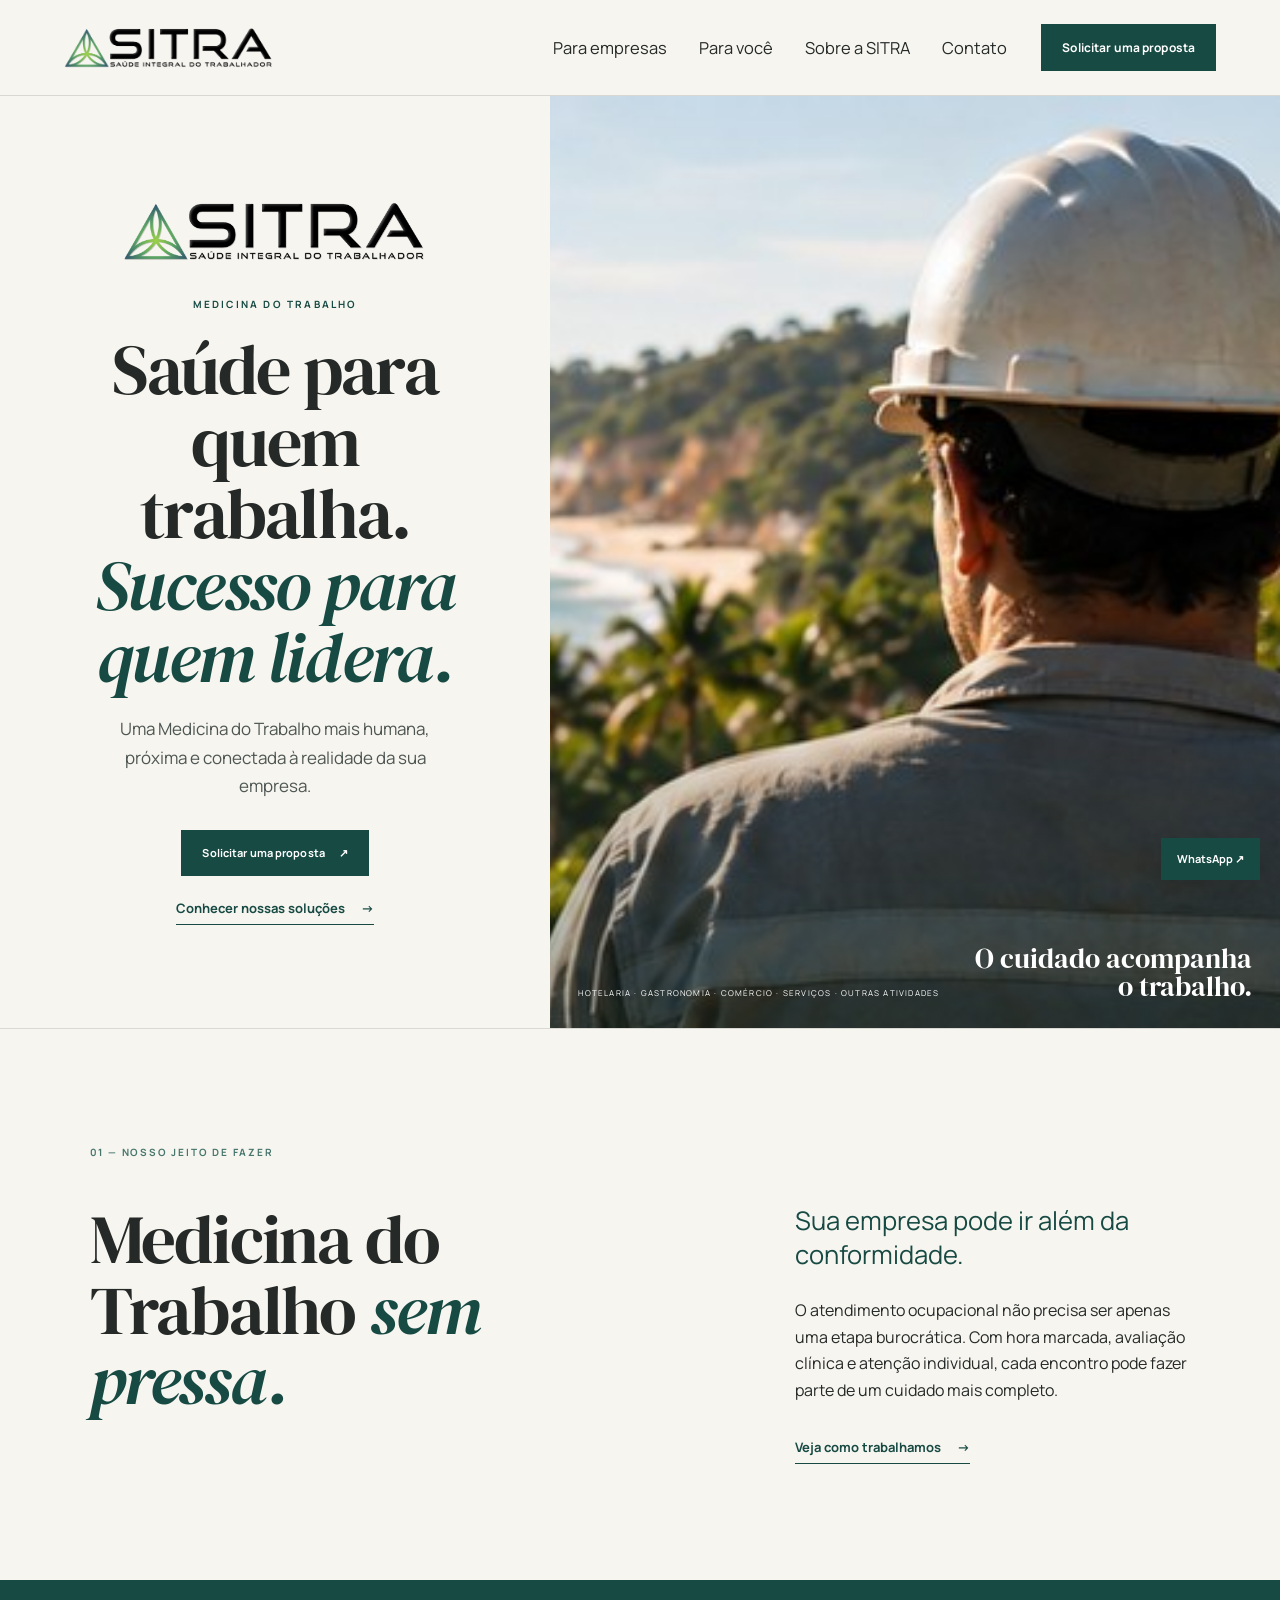
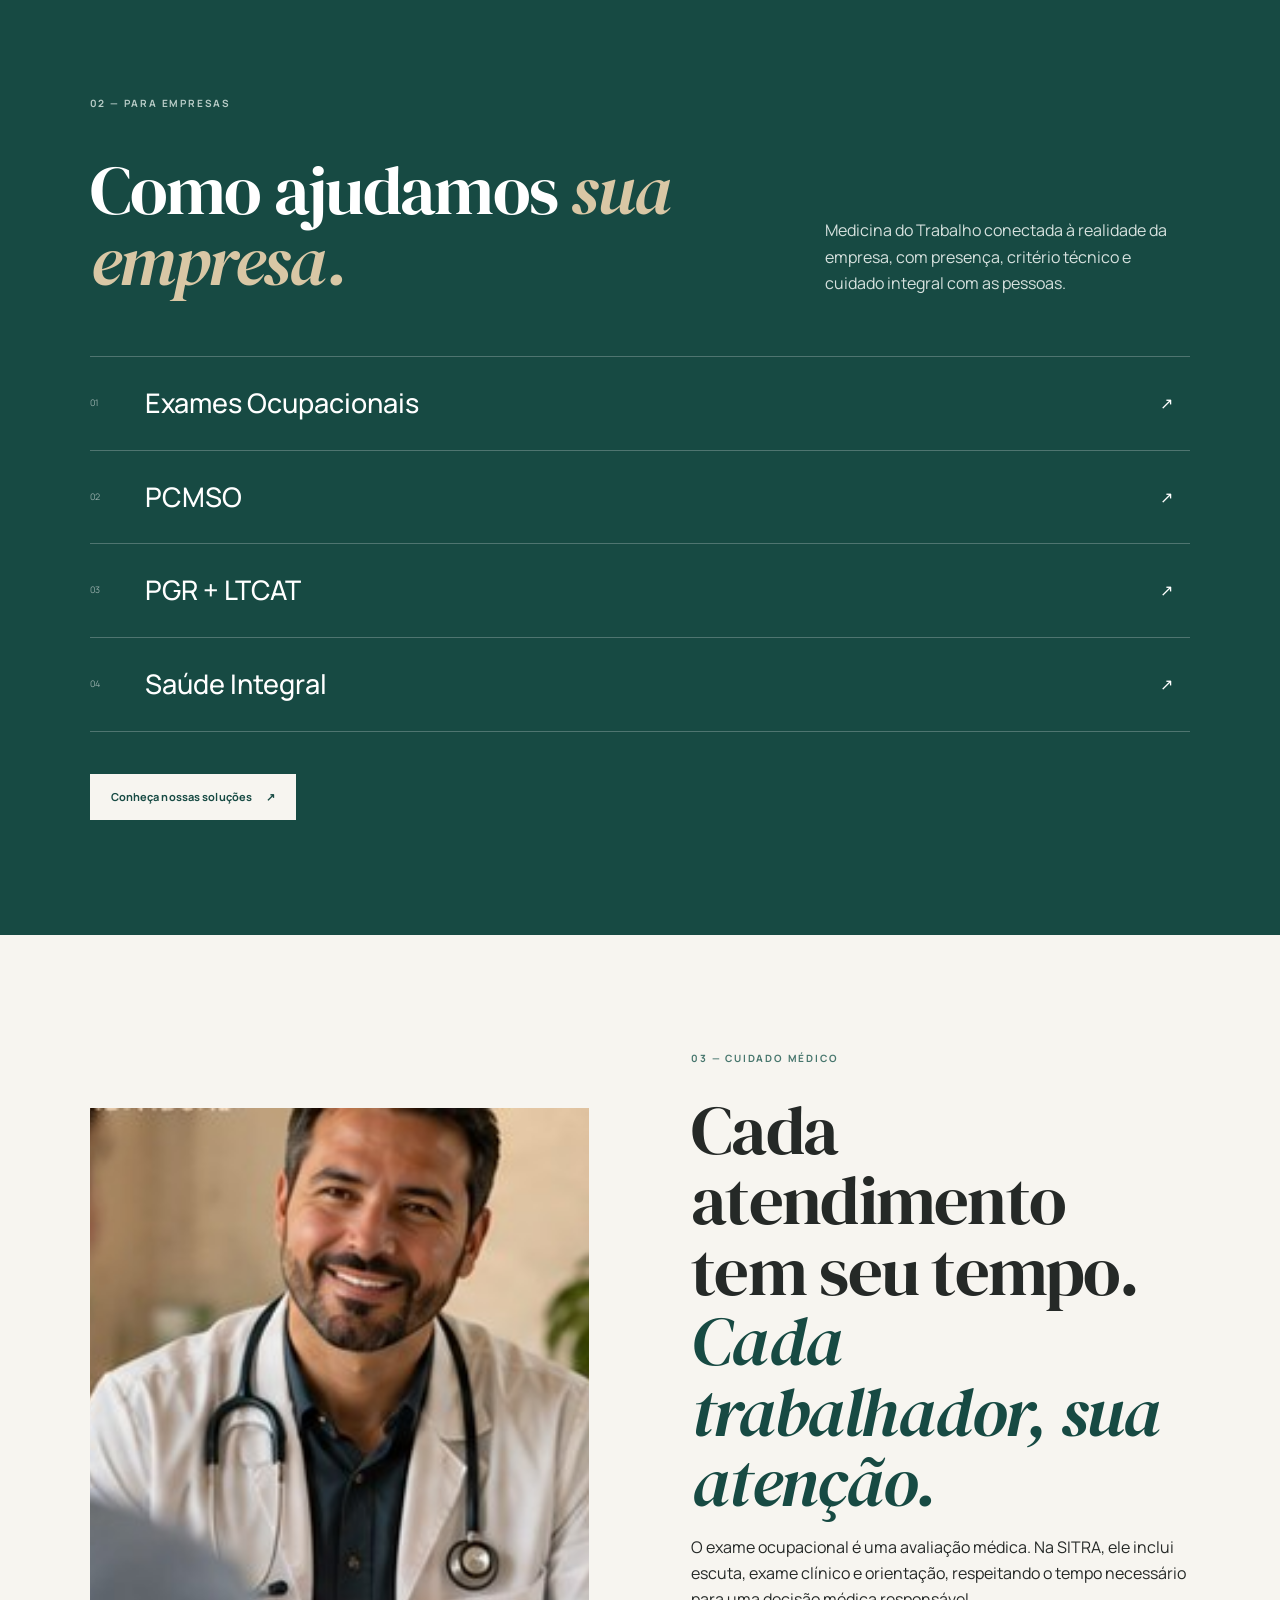
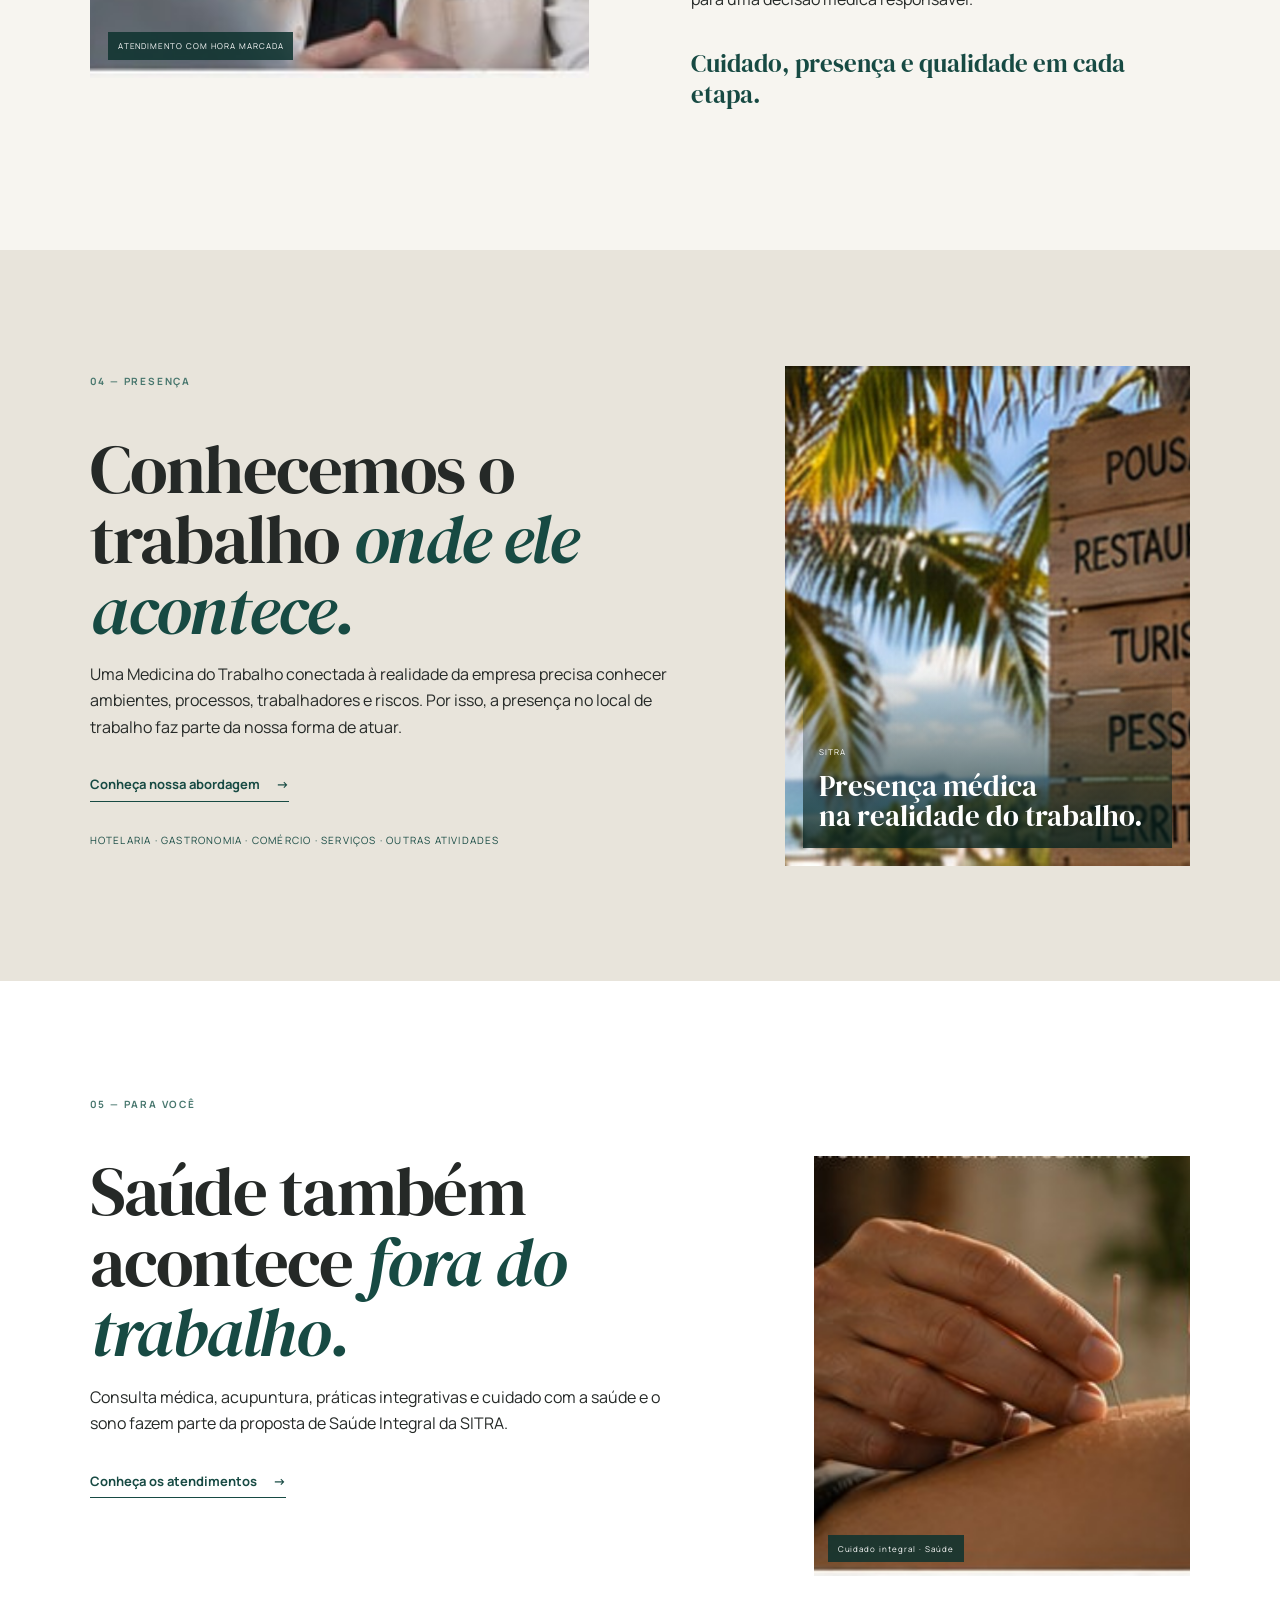
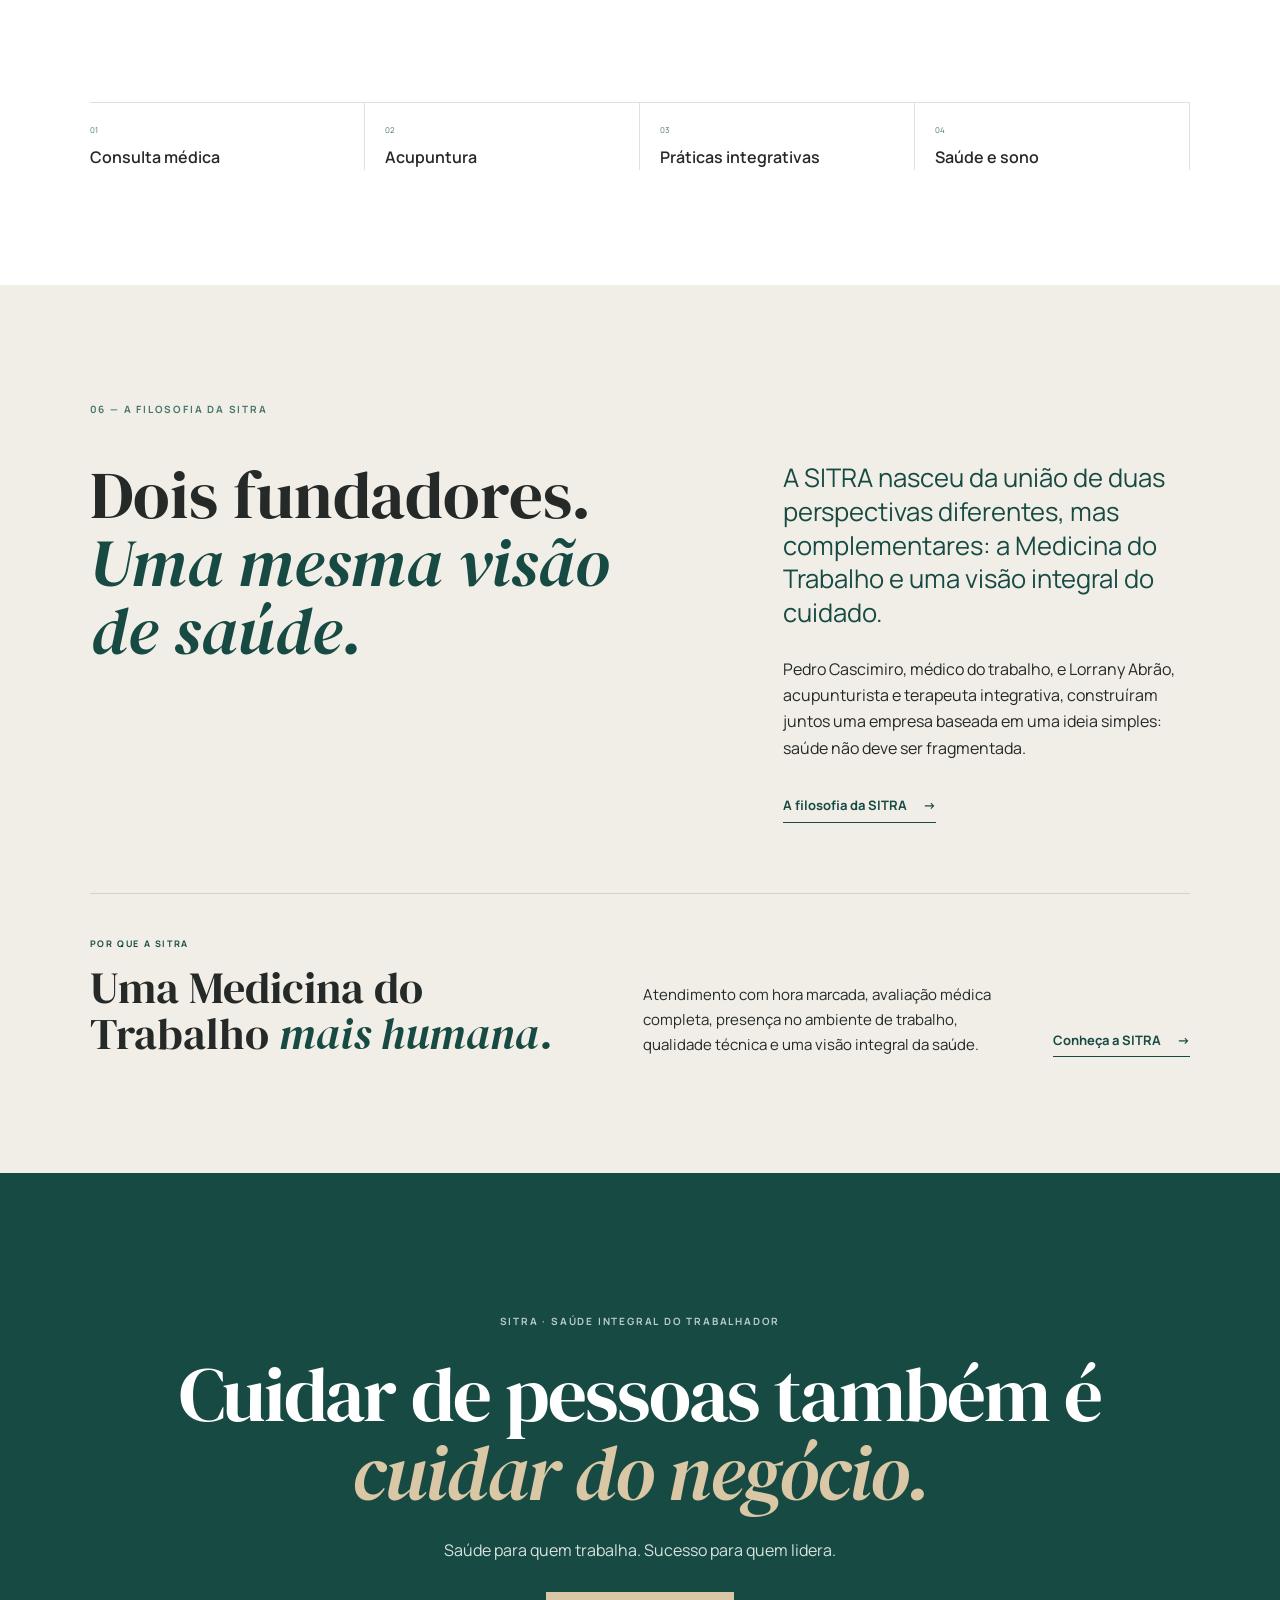
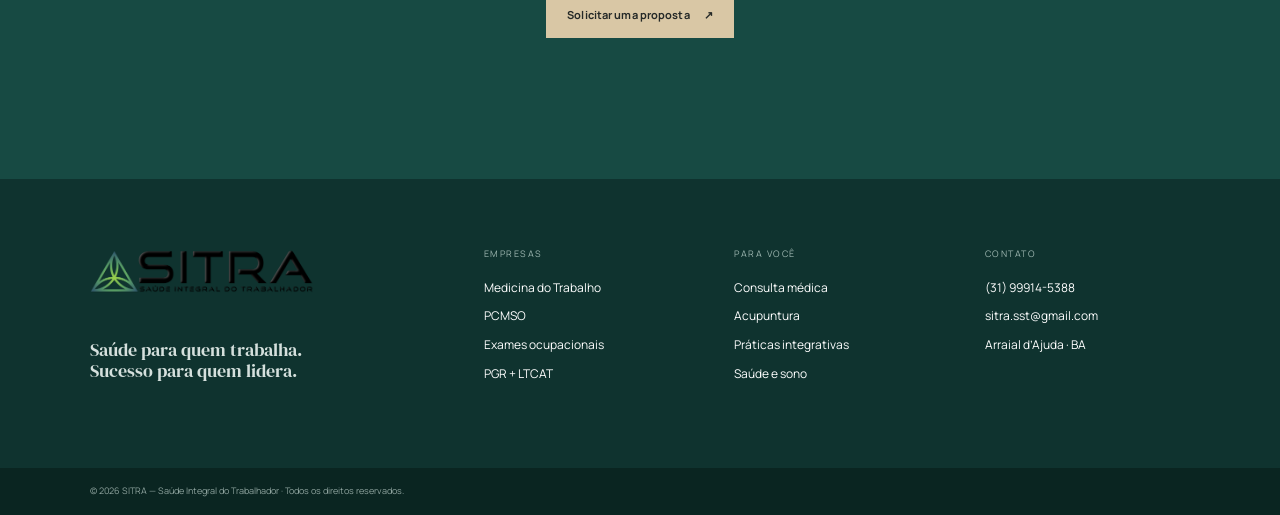
==== index.html @ aae74767 "Publica o site estático da SITRA a partir do protótipo v23. Co-authored-by: Cursor <cursoragent@curs" ====
<!DOCTYPE html>

<html lang="pt-BR"><head><meta charset="utf-8"/><meta content="width=device-width,initial-scale=1" name="viewport"/><title>SITRA | Medicina do Trabalho</title><meta content="Uma Medicina do Trabalho mais humana, próxima e conectada à realidade da sua empresa. Exames ocupacionais, PCMSO, PGR, LTCAT e Saúde Integral para empresas." name="description"/><meta content="#174A43" name="theme-color"/><link href="https://fonts.googleapis.com" rel="preconnect"/><link crossorigin="" href="https://fonts.gstatic.com" rel="preconnect"/><link href="https://fonts.googleapis.com/css2?family=DM+Serif+Display&amp;family=Manrope:wght@400;500;600;700&amp;display=swap" rel="stylesheet"/><link href="assets/styles.css" rel="stylesheet"/></head><body>
<header class="site-header"><a aria-label="SITRA — início" class="brand" href="index.html"><img alt="SITRA — Saúde Integral do Trabalhador" src="assets/logo-sitra.png"/></a><nav class="desktop-nav"><a href="pages/empresas.html">Para empresas</a><a href="pages/voce.html">Para você</a><a href="pages/sobre.html">Sobre a SITRA</a><a href="pages/contato.html">Contato</a></nav><a class="header-cta" href="https://wa.me/5531999145388?text=Ol%C3%A1%2C%20gostaria%20de%20solicitar%20uma%20proposta%20para%20minha%20empresa." rel="noopener" target="_blank">Solicitar uma proposta</a><button aria-controls="mobile-menu" aria-expanded="false" class="menu-toggle">Menu</button></header>
<div class="mobile-menu" hidden="" id="mobile-menu"><a href="pages/empresas.html">Para empresas</a><a href="pages/voce.html">Para você</a><a href="pages/sobre.html">Sobre a SITRA</a><a href="pages/contato.html">Contato</a><a class="mobile-cta" href="https://wa.me/5531999145388?text=Ol%C3%A1%2C%20gostaria%20de%20solicitar%20uma%20proposta%20para%20minha%20empresa." rel="noopener" target="_blank">Solicitar uma proposta</a></div>
<main>
<section class="hero hero-mosaic-wrap"><div class="hero-copy"><img alt="SITRA — Saúde Integral do Trabalhador" class="hero-brand-logo" src="assets/logo-sitra.png"/><p class="eyebrow">MEDICINA DO TRABALHO</p><h1>Saúde para quem trabalha.<br/><em>Sucesso para quem lidera.</em></h1><p class="hero-lead">Uma Medicina do Trabalho mais humana, próxima e conectada à realidade da sua empresa.</p><div class="hero-actions"><a class="button" href="https://wa.me/5531999145388?text=Ol%C3%A1%2C%20gostaria%20de%20solicitar%20uma%20proposta%20para%20minha%20empresa." rel="noopener" target="_blank">Solicitar uma proposta <span>↗</span></a><a class="text-link" href="pages/empresas.html">Conhecer nossas soluções <span>→</span></a></div></div><div class="hero-visual hero-mosaic"><figure class="hero-tile hero-tile-main"><img alt="Trabalhador em atividade profissional" src="assets/images/hero-trabalhador.jpg"/></figure><div class="hero-mosaic-label"><span>HOTELARIA · GASTRONOMIA · COMÉRCIO · SERVIÇOS · OUTRAS ATIVIDADES</span><strong>O cuidado acompanha o trabalho.</strong></div></div></section>
<section class="statement section-pad"><div class="section-kicker">01 — NOSSO JEITO DE FAZER</div><div class="statement-grid"><h2>Medicina do Trabalho <em>sem pressa.</em></h2><div><p class="large-copy">Sua empresa pode ir além da conformidade.</p><p>O atendimento ocupacional não precisa ser apenas uma etapa burocrática. Com hora marcada, avaliação clínica e atenção individual, cada encontro pode fazer parte de um cuidado mais completo.</p><a class="text-link" href="pages/empresas.html">Veja como trabalhamos <span>→</span></a></div></div></section>
<section class="corporate section-pad"><div class="section-kicker">02 — PARA EMPRESAS</div><div class="section-head"><h2>Como ajudamos <em>sua empresa.</em></h2><p>Medicina do Trabalho conectada à realidade da empresa, com presença, critério técnico e cuidado integral com as pessoas.</p></div><div class="service-list"><a class="service-row" href="pages/servicos.html#exames"><span>01</span><strong>Exames Ocupacionais</strong><span>↗</span></a><a class="service-row" href="pages/servicos.html#pcmso"><span>02</span><strong>PCMSO</strong><span>↗</span></a><a class="service-row" href="pages/servicos.html#pgr-ltcat"><span>03</span><strong>PGR + LTCAT</strong><span>↗</span></a><a class="service-row" href="pages/servicos.html#saude-integral"><span>04</span><strong>Saúde Integral</strong><span>↗</span></a></div><a class="button button-light" href="pages/empresas.html">Conheça nossas soluções <span>↗</span></a></section>
<section class="human section-pad"><div class="human-image"><img alt="Avaliação médica ocupacional" src="assets/images/atendimento-medico.jpg"/><span>ATENDIMENTO COM HORA MARCADA</span></div><div class="human-copy"><div class="section-kicker">03 — CUIDADO MÉDICO</div><h2>Cada atendimento tem seu tempo.<br/><em>Cada trabalhador, sua atenção.</em></h2><p>O exame ocupacional é uma avaliação médica. Na SITRA, ele inclui escuta, exame clínico e orientação, respeitando o tempo necessário para uma decisão médica responsável.</p><p class="quote">Cuidado, presença e qualidade em cada etapa.</p></div></section>
<section class="growth section-pad"><div class="growth-copy"><div class="section-kicker">04 — PRESENÇA</div><h2>Conhecemos o trabalho <em>onde ele acontece.</em></h2><p>Uma Medicina do Trabalho conectada à realidade da empresa precisa conhecer ambientes, processos, trabalhadores e riscos. Por isso, a presença no local de trabalho faz parte da nossa forma de atuar.</p><a class="text-link" href="pages/empresas.html#presenca">Conheça nossa abordagem <span>→</span></a><p class="sector-note">Hotelaria · Gastronomia · Comércio · Serviços · Outras atividades</p></div><div class="growth-note"><img alt="Visita técnica em ambiente de trabalho" src="assets/images/servico-pgr-pousada.jpg"/><div class="growth-overlay"><span>SITRA</span><strong>Presença médica<br/>na realidade do trabalho.</strong></div></div></section>
<section class="personal section-pad"><div class="section-kicker">05 — PARA VOCÊ</div><div class="personal-grid"><div><h2>Saúde também acontece <em>fora do trabalho.</em></h2><p>Consulta médica, acupuntura, práticas integrativas e cuidado com a saúde e o sono fazem parte da proposta de Saúde Integral da SITRA.</p><a class="text-link" href="pages/voce.html">Conheça os atendimentos <span>→</span></a></div><div class="personal-visual"><img alt="Acupuntura em atendimento" src="assets/images/acupuntura.jpg"/><div class="personal-visual-caption">Cuidado integral · Saúde</div></div><div class="personal-services"><div><span>01</span><strong>Consulta médica</strong></div><div><span>02</span><strong>Acupuntura</strong></div><div><span>03</span><strong>Práticas integrativas</strong></div><div><span>04</span><strong>Saúde e sono</strong></div></div></div></section>
<section class="founders section-pad"><div class="section-kicker">06 — A FILOSOFIA DA SITRA</div><div class="founders-intro"><h2>Dois fundadores.<br/><em>Uma mesma visão de saúde.</em></h2><div><p class="large-copy">A SITRA nasceu da união de duas perspectivas diferentes, mas complementares: a Medicina do Trabalho e uma visão integral do cuidado.</p><p>Pedro Cascimiro, médico do trabalho, e Lorrany Abrão, acupunturista e terapeuta integrativa, construíram juntos uma empresa baseada em uma ideia simples: saúde não deve ser fragmentada.</p><a class="text-link" href="pages/sobre.html">A filosofia da SITRA <span>→</span></a></div></div><div class="founders-proof"><div><span class="proof-kicker">POR QUE A SITRA</span><h3>Uma Medicina do Trabalho <em>mais humana.</em></h3></div><p>Atendimento com hora marcada, avaliação médica completa, presença no ambiente de trabalho, qualidade técnica e uma visão integral da saúde.</p><a class="text-link" href="pages/empresas.html">Conheça a SITRA <span>→</span></a></div></section>
<section class="final-cta"><p class="eyebrow">SITRA · SAÚDE INTEGRAL DO TRABALHADOR</p><h2>Cuidar de pessoas também é<br/><em>cuidar do negócio.</em></h2><p>Saúde para quem trabalha. Sucesso para quem lidera.</p><a class="button button-sand" href="https://wa.me/5531999145388?text=Ol%C3%A1%2C%20gostaria%20de%20solicitar%20uma%20proposta%20para%20minha%20empresa." rel="noopener" target="_blank">Solicitar uma proposta <span>↗</span></a></section>
</main>
<footer class="site-footer"><div class="footer-brand"><img alt="SITRA" src="assets/logo-sitra.png"/><p>Saúde para quem trabalha.<br/>Sucesso para quem lidera.</p></div><div><span>EMPRESAS</span><a href="pages/empresas.html">Medicina do Trabalho</a><a href="pages/servicos.html#pcmso">PCMSO</a><a href="pages/servicos.html#exames">Exames ocupacionais</a><a href="pages/servicos.html#pgr-ltcat">PGR + LTCAT</a></div><div><span>PARA VOCÊ</span><a href="pages/voce.html">Consulta médica</a><a href="pages/voce.html#acupuntura">Acupuntura</a><a href="pages/voce.html#integrativas">Práticas integrativas</a><a href="pages/voce.html#sono">Saúde e sono</a></div><div><span>CONTATO</span><a href="https://wa.me/5531999145388" rel="noopener" target="_blank">(31) 99914-5388</a><a href="mailto:sitra.sst@gmail.com">sitra.sst@gmail.com</a><a href="pages/contato.html">Arraial d’Ajuda · BA</a></div></footer><div class="copyright">© 2026 SITRA — Saúde Integral do Trabalhador · Todos os direitos reservados.</div><a class="floating-whatsapp" href="https://wa.me/5531999145388?text=Ol%C3%A1%2C%20gostaria%20de%20falar%20com%20a%20SITRA." rel="noopener" target="_blank">WhatsApp <span>↗</span></a><script src="assets/site.js"></script></body></html>
---- assets/styles.css ----
:root{--green:#174a43;--green-dark:#0f332f;--green-soft:#47766d;--sand:#d9c7a5;--paper:#f7f5f0;--white:#fff;--ink:#252927;--muted:#68716d;--line:rgba(37,41,39,.14);--serif:'DM Serif Display',Georgia,serif;--sans:'Manrope',Arial,sans-serif}
*{box-sizing:border-box}html{scroll-behavior:smooth}body{margin:0;background:var(--paper);color:var(--ink);font-family:var(--sans);line-height:1.65}img{max-width:100%}a{color:inherit;text-decoration:none}figure{margin:0}
.site-header{height:96px;display:flex;align-items:center;gap:34px;padding:0 clamp(22px,5vw,76px);border-bottom:1px solid var(--line);background:rgba(247,245,240,.96);backdrop-filter:blur(14px);position:sticky;top:0;z-index:50}.brand{display:flex;align-items:center;margin-right:auto}.brand img{width:210px;height:auto;display:block}.desktop-nav{display:flex;gap:30px;font-size:15.5px;align-items:center}.desktop-nav a{transition:color .2s}.desktop-nav a:hover{color:var(--green)}.header-cta,.button{display:inline-flex;align-items:center;justify-content:center;gap:14px;background:var(--green);color:#fff;padding:14px 21px;font-size:11px;font-weight:700;letter-spacing:.01em;border:0}.header-cta{white-space:nowrap}.menu-toggle{display:none;border:1px solid var(--line);background:none;padding:9px 12px;font:inherit;font-size:11px}.mobile-menu{display:none}
.hero{min-height:calc(100vh - 96px);border-bottom:1px solid var(--line)}.hero-mosaic-wrap{display:grid;grid-template-columns:.86fr 1.14fr;min-height:760px}.hero-copy{display:flex;flex-direction:column;justify-content:center;padding:clamp(60px,8vw,125px) clamp(26px,7vw,105px)}.eyebrow,.section-kicker{font-size:9px;font-weight:700;letter-spacing:.18em}.eyebrow{color:var(--green);margin:0 0 25px}.hero h1,.page-hero h1,.section-head h2,.statement h2,.human h2,.growth h2,.personal h2,.about-strip h2,.location h2,.final-cta h2,.content-block h2,.service-detail-copy h2,.services-closing-copy h2,.history-grid h2,.founder-profile-meta h2,.dual-vision h2,.philosophy-inner blockquote,.decision-section h2{font-family:var(--serif);font-weight:400;line-height:1.02;letter-spacing:-.025em}.hero-brand-logo{width:min(360px,78%);height:auto;display:block;margin:0 0 38px}.hero h1{font-size:clamp(52px,6vw,88px);margin:0 0 25px;max-width:720px}.hero em,h1 em,h2 em{font-style:italic;color:var(--green)}.hero-lead{font-size:17px;max-width:480px;margin:0 0 30px;color:#4d5652}.hero-actions{display:flex;align-items:center;gap:22px;flex-wrap:wrap}.text-link{display:inline-flex;gap:16px;margin-top:18px;color:var(--green);font-size:11px;font-weight:700;border-bottom:1px solid currentColor;padding-bottom:5px}.hero .text-link{margin-top:0}.hero .button{align-self:flex-start}
.hero-visual{position:relative;min-height:760px;overflow:hidden;background:#dedbd2}.hero-mosaic{display:block}.hero-tile{position:absolute;overflow:hidden}.hero-tile img{width:100%;height:100%;display:block;object-fit:cover}.hero-tile-main{inset:0}.hero-tile-main img{object-position:center 52%}.hero-tile-hotel,.hero-tile-commerce,.hero-tile-office,.hero-tile-industry{display:none}.hero-mosaic:after{content:'';position:absolute;inset:0;background:linear-gradient(180deg,transparent 58%,rgba(10,37,32,.4));pointer-events:none}.hero-mosaic-label{position:absolute;z-index:2;left:28px;right:28px;bottom:28px;color:#fff;display:flex;justify-content:space-between;align-items:flex-end;gap:30px}.hero-mosaic-label span{font-size:8px;letter-spacing:.15em;max-width:430px}.hero-mosaic-label strong{font-family:var(--serif);font-weight:400;font-size:28px;line-height:1;max-width:280px;text-align:right}
.section-pad{padding:clamp(78px,9vw,135px) clamp(24px,7vw,110px)}.section-kicker{color:var(--green-soft);margin-bottom:44px}.statement{background:var(--paper)}.statement-grid{display:grid;grid-template-columns:1.05fr .72fr;gap:clamp(50px,10vw,170px)}.statement h2,.section-head h2,.human h2,.growth h2,.personal h2,.about-strip h2,.location h2,.decision-section h2{font-size:clamp(44px,5.4vw,76px);margin:0}.large-copy{font-size:clamp(20px,2vw,27px);line-height:1.32;color:var(--green);margin-top:0}.statement-grid p:not(.large-copy),.growth-copy>p,.personal-grid>div>p,.location-grid>div>p{font-size:14px;max-width:590px}
.corporate{background:var(--green);color:#fff}.corporate .section-kicker{color:#b8ccc7}.section-head{display:grid;grid-template-columns:1fr .55fr;gap:70px;align-items:end}.corporate .section-head p{max-width:470px;margin:0;color:#d6e1de;font-size:14px}.corporate h2 em{color:var(--sand)}.service-list{margin:60px 0 42px;border-top:1px solid rgba(255,255,255,.24)}.service-row{display:grid;grid-template-columns:55px 1fr 30px;align-items:center;padding:24px 0;border-bottom:1px solid rgba(255,255,255,.24)}.service-row span:first-child{font-size:9px;opacity:.55}.service-row strong{font-size:clamp(19px,2.2vw,27px);font-weight:500}.button-light{background:var(--paper);color:var(--green)}
.visual-strip{background:#fff}.visual-strip-head{display:grid;grid-template-columns:1fr .6fr;gap:60px;align-items:end;margin-bottom:38px}.visual-strip-head h2{font-family:var(--serif);font-weight:400;font-size:clamp(42px,5vw,70px);line-height:1.03;color:var(--green);margin:0}.visual-strip-head p{font-size:14px;max-width:450px;margin:0}.visual-strip-grid{display:grid;grid-template-columns:1.35fr 1fr 1fr;gap:12px}.visual-strip-grid figure{height:330px;overflow:hidden;background:#ddd8ce}.visual-strip-grid figure:first-child{height:420px}.visual-strip-grid figure:last-child{display:none}.visual-strip-grid img{width:100%;height:100%;object-fit:cover;display:block}.visual-strip-grid figcaption{position:absolute;left:14px;bottom:14px;background:rgba(15,51,47,.86);color:#fff;padding:7px 10px;font-size:8px;letter-spacing:.1em}
.human{display:grid;grid-template-columns:1fr 1fr;gap:clamp(45px,8vw,115px);align-items:center;background:var(--paper)}.human-image{min-height:570px;position:relative;overflow:hidden}.human-image img{width:100%;height:100%;min-height:570px;object-fit:cover;display:block;object-position:center}.human-image span{position:absolute;left:18px;bottom:18px;background:rgba(15,51,47,.86);color:#fff;padding:7px 10px;font-size:8px;letter-spacing:.12em}.human-copy .section-kicker{margin-bottom:28px}.quote{font-family:var(--serif);font-size:25px;color:var(--green);line-height:1.25;margin-top:35px}
.growth{background:#e8e4db;display:grid;grid-template-columns:1fr .7fr;gap:clamp(45px,9vw,125px);align-items:center}.growth-note{position:relative;min-height:500px;overflow:hidden;background:#ccc}.growth-note>img{width:100%;height:100%;position:absolute;inset:0;object-fit:cover}.growth-overlay{position:absolute;inset:auto 18px 18px 18px;color:#fff;background:linear-gradient(transparent,rgba(8,35,31,.82));padding:70px 16px 16px}.growth-overlay span{font-size:8px;letter-spacing:.15em}.growth-overlay strong{display:block;font-family:var(--serif);font-weight:400;font-size:29px;line-height:1.05;margin-top:8px}
.personal{background:#fff}.personal-grid{display:grid;grid-template-columns:1.05fr .65fr;gap:clamp(45px,9vw,120px);align-items:start}.personal-visual{min-height:420px;position:relative;overflow:hidden}.personal-visual img{width:100%;height:100%;min-height:420px;object-fit:cover;display:block}.personal-visual-caption{position:absolute;left:14px;bottom:14px;background:rgba(15,51,47,.86);color:#fff;padding:7px 10px;font-size:8px;letter-spacing:.12em}.personal-services{grid-column:1 / -1;border-top:1px solid var(--line);display:grid;grid-template-columns:repeat(4,1fr);margin-top:10px}.personal-services div{padding:20px 16px 0 0;border-right:1px solid var(--line)}.personal-services div+div{padding-left:20px}.personal-services span{display:block;font-size:8px;color:var(--green-soft);margin-bottom:8px}.personal-services strong{font-size:14px;font-weight:600}
.founders{background:#f0eee7}.founders-intro{display:grid;grid-template-columns:1fr .72fr;gap:clamp(50px,10vw,150px)}.founders h2{font-family:var(--serif);font-size:clamp(45px,5.2vw,75px);font-weight:400;line-height:1.02;margin:0}.about-strip{background:#e0e7e2;padding:clamp(70px,8vw,105px) clamp(24px,7vw,110px);display:grid;grid-template-columns:1.2fr .55fr auto;gap:55px;align-items:end}.about-strip h2{font-size:clamp(42px,4.7vw,67px)}.about-strip p{font-size:14px;max-width:370px}.location-grid{display:grid;grid-template-columns:1fr .72fr;gap:clamp(45px,8vw,105px);align-items:start}.location-photo{height:360px;overflow:hidden}.location-photo img{width:100%;height:100%;object-fit:cover}.final-cta{background:var(--green);color:#fff;text-align:center;padding:clamp(90px,11vw,155px) 24px}.final-cta .eyebrow{color:#b8ccc7}.final-cta h2{font-size:clamp(48px,6vw,84px);margin:15px 0 26px}.final-cta h2 em{color:var(--sand)}.final-cta>p:not(.eyebrow){max-width:520px;margin:0 auto 28px;color:#d8e2df}.button-sand{background:var(--sand);color:var(--ink)}
.site-footer{display:grid;grid-template-columns:1.7fr repeat(3,1fr);gap:45px;padding:68px clamp(24px,7vw,110px);background:var(--green-dark);color:#fff}.footer-brand img{width:225px;height:auto;margin-bottom:18px}.footer-brand p{font-family:var(--serif);font-size:18px;line-height:1.2;color:#d5e0dd}.site-footer div:not(.footer-brand){display:flex;flex-direction:column;gap:9px;font-size:11px}.site-footer div:not(.footer-brand)>span{font-size:8px;letter-spacing:.16em;color:#9db6b0;margin-bottom:7px}.copyright{padding:16px clamp(24px,7vw,110px);background:#0a2521;color:#8fa49f;font-size:8px}.floating-whatsapp{position:fixed;right:20px;bottom:20px;z-index:40;background:var(--green);color:#fff;padding:12px 16px;font-size:10px;font-weight:700;box-shadow:0 8px 28px rgba(0,0,0,.12)}
.page-main{min-height:60vh}.page-hero{padding:clamp(75px,9vw,130px) clamp(24px,7vw,110px);border-bottom:1px solid var(--line)}.page-hero h1{font-size:clamp(52px,7vw,98px);max-width:1000px;margin:12px 0 25px}.page-hero>p:not(.eyebrow){max-width:640px;font-size:16px}.page-content{padding:85px clamp(24px,7vw,110px)}.content-grid{display:grid;grid-template-columns:1fr 1fr;gap:70px}.content-block{border-top:1px solid var(--line);padding-top:20px}.content-block h2{font-size:38px;color:var(--green);margin:0 0 16px}.content-block p{font-size:14px;max-width:600px}.contact-card{background:var(--green);color:#fff;padding:42px}.contact-card h2{color:#fff}.contact-card a{display:block;margin:12px 0}.contact-card .button{margin-top:22px;background:var(--sand);color:var(--ink)}
/* Empresas */.corporate-page-hero{background:#fff}.corporate-hero-grid,.about-hero-grid{display:grid;grid-template-columns:1fr .82fr;gap:clamp(50px,9vw,125px);align-items:center}.corporate-hero-grid h1,.about-hero-grid h1{font-size:clamp(52px,6vw,86px);max-width:850px}.corporate-hero-image,.about-hero-image{height:560px;position:relative;overflow:hidden}.corporate-hero-image img,.about-hero-image img{width:100%;height:100%;object-fit:cover}.corporate-hero-image figcaption,.about-hero-image span{position:absolute;left:16px;bottom:16px;background:rgba(15,51,47,.86);color:#fff;padding:8px 10px;font-size:8px;letter-spacing:.1em}.belief-grid,.fit-grid,.decision-grid,.process-grid{display:grid;grid-template-columns:1fr .72fr;gap:clamp(50px,10vw,150px)}.corporate-fit{background:#e9eee9}.fit-list,.decision-list,.process-steps{border-top:1px solid var(--line)}.fit-list>div,.decision-list>div,.process-steps>div{padding:18px 0;border-bottom:1px solid var(--line)}.fit-list span,.decision-list span,.process-steps span{display:block;color:var(--green-soft);font-size:8px;margin-bottom:7px}.fit-list strong,.decision-list strong,.process-steps strong{font-size:15px;font-weight:600}.fit-list p,.decision-list p,.process-steps p{font-size:12px;max-width:520px;margin:5px 0 0}.corporate-solutions{background:var(--green);color:#fff}.corporate-solutions .section-kicker{color:#b8ccc7}.corporate-solutions h2{color:#fff;font-family:var(--serif);font-size:clamp(45px,5.3vw,75px);font-weight:400;line-height:1.02;margin:0}.corporate-solutions h2 em{color:var(--sand)}.corporate-solutions .section-head p{color:#d7e1de}.corporate-process{background:#fff}.corporate-people{display:grid;grid-template-columns:1fr 1fr}.people-image{min-height:580px;position:relative;overflow:hidden}.people-image img{width:100%;height:100%;object-fit:cover}.people-image span{position:absolute;left:18px;bottom:18px;background:rgba(15,51,47,.86);color:#fff;padding:8px 10px;font-size:8px}.people-copy{padding:clamp(55px,8vw,105px);background:#f0eee7}.decision-quote{padding:75px 24px;text-align:center;background:#fff}.decision-quote span{font-size:8px;letter-spacing:.16em;color:var(--green-soft)}.decision-quote p{font-family:var(--serif);font-size:34px;color:var(--green);margin:12px 0}
/* Você */.personal-gallery{background:#fff}.personal-gallery-grid{display:grid;grid-template-columns:1.25fr 1fr;gap:12px}.personal-gallery-grid .symbol-card{display:block;position:relative;min-height:360px;overflow:hidden;background:none;border:0;padding:0}.personal-gallery-grid .symbol-card .symbol-card-icon{display:none}.personal-gallery-grid .symbol-card:before{content:'';position:absolute;inset:0;background-image:url('../images/servico-exames-consulta.jpg');background-size:cover;background-position:center}.personal-gallery-grid .symbol-card:nth-child(2):before{background-image:url('../images/acupuntura.jpg')}.personal-gallery-grid .symbol-card:nth-child(3):before{background-image:url('../images/servico-pgr-pousada.jpg')}.personal-gallery-grid .symbol-card:nth-child(4):before{background-image:url('../images/paisagem-final.jpg')}.personal-gallery-grid .symbol-card span{position:absolute;left:14px;bottom:14px;background:rgba(15,51,47,.86);color:#fff;padding:7px 10px;font-size:8px;letter-spacing:.1em}.personal-gallery-grid .symbol-card-tall{min-height:500px}.personal-gallery-grid .symbol-card:nth-child(1){grid-row:span 2}.personal-gallery-grid .symbol-card:nth-child(2),.personal-gallery-grid .symbol-card:nth-child(3),.personal-gallery-grid .symbol-card:nth-child(4){min-height:160px}.personal-gallery-grid .symbol-card:nth-child(4){display:none}
/* Serviços */.services-hero{display:grid;grid-template-columns:1fr .8fr;min-height:620px}.services-hero-copy{padding:clamp(70px,9vw,125px) clamp(24px,7vw,110px);display:flex;flex-direction:column;justify-content:center}.services-hero-copy h1{font-family:var(--serif);font-weight:400;font-size:clamp(52px,6vw,88px);line-height:1.02;margin:10px 0 24px}.services-hero-lead{font-size:17px;max-width:570px}.services-hero-image{overflow:hidden}.services-hero-image img{width:100%;height:100%;min-height:620px;object-fit:cover}.service-principles,.service-detail-section{padding:0}.service-principles-grid{display:grid;grid-template-columns:repeat(3,1fr);gap:0}.service-principles-grid>div{padding:35px;border-top:1px solid var(--line);border-right:1px solid var(--line)}.service-principles-grid h3{font-size:15px;color:var(--green)}.service-principles-grid p{font-size:12px}.service-detail{display:grid;grid-template-columns:1fr 1fr;min-height:560px}.service-detail-copy{padding:clamp(55px,7vw,105px);display:flex;flex-direction:column;justify-content:center}.service-detail-image{min-height:560px;overflow:hidden;background:#e9e6dd}.service-detail-image img{width:100%;height:100%;min-height:560px;object-fit:cover}.service-detail-reverse .service-detail-copy{order:2}.service-detail-reverse .service-detail-image{order:1}.service-number{font-size:8px;letter-spacing:.15em;color:var(--green-soft);margin-bottom:10px}.service-detail-copy h2{font-size:clamp(43px,5vw,70px);color:var(--green);margin:0 0 20px}.service-lead{font-family:var(--serif);font-size:22px;line-height:1.25;color:var(--green);max-width:600px}.service-detail-copy p{font-size:13px;max-width:600px}.service-points{padding:0;margin:20px 0;list-style:none;border-top:1px solid var(--line);max-width:600px}.service-points li{padding:9px 0;border-bottom:1px solid var(--line);font-size:11px}.service-points li:before{content:'—';color:var(--green);margin-right:8px}.service-fit{background:#e9eee9}.service-fit-grid{display:grid;grid-template-columns:1fr .72fr;gap:clamp(50px,10vw,150px)}.service-fit h2{font-family:var(--serif);font-size:clamp(45px,5.2vw,74px);font-weight:400;line-height:1.02;color:var(--green);margin:0}.service-fit-steps{border-top:1px solid var(--line)}.service-fit-steps>div{padding:18px 0;border-bottom:1px solid var(--line)}.service-fit-steps span{display:block;font-size:8px;color:var(--green-soft);margin-bottom:6px}.service-fit-steps strong{font-size:15px}.service-fit-steps p{font-size:12px;margin:5px 0}.services-closing{display:grid;grid-template-columns:1fr 1fr;background:var(--green);color:#fff}.services-closing-photo{min-height:520px;overflow:hidden}.services-closing-photo img{width:100%;height:100%;object-fit:cover}.services-closing-copy{padding:clamp(55px,7vw,105px);display:flex;flex-direction:column;justify-content:center}.services-closing-copy .eyebrow{color:#b8ccc7}.services-closing-copy h2{font-size:clamp(44px,5.2vw,72px);margin:0 0 20px}.services-closing-copy>p:not(.eyebrow){color:#d8e2df;max-width:520px;font-size:14px}
/* Sobre */.history-grid,.founder-pair-grid,.dual-vision-grid,.founder-story-callout-grid{display:grid;grid-template-columns:1fr .72fr;gap:clamp(50px,9vw,140px)}.history-grid h2,.dual-vision h2{font-size:clamp(43px,5vw,70px);color:var(--green);margin:0}.founder-pair{background:#fff}.founder-pair-grid{grid-template-columns:1fr 1fr;gap:35px}.founder-profile-image{height:360px;overflow:hidden;background:#e4e0d6}.founder-profile-image img{width:100%;height:100%;object-fit:cover}.founder-profile-image span{display:none}.founder-profile-meta{padding:22px 0}.founder-profile-meta>span{font-size:8px;letter-spacing:.15em;color:var(--green-soft)}.founder-profile-meta h2{font-size:34px;color:var(--green);margin:8px 0}.founder-profile-meta p{font-size:13px}.role{color:var(--green);font-weight:600}.philosophy-section{background:var(--green);color:#fff;padding:clamp(80px,10vw,145px) 24px}.philosophy-inner{max-width:950px;margin:auto}.philosophy-inner .section-kicker{color:#b8ccc7}.philosophy-inner blockquote{font-size:clamp(43px,5.5vw,78px);margin:20px 0 28px}.philosophy-inner blockquote em{color:var(--sand)}.philosophy-inner>p:last-child{font-size:15px;color:#d7e1de;max-width:680px}.dual-vision-grid{grid-template-columns:1fr 1fr;gap:0}.dual-vision-grid article{padding:25px 40px;border-top:1px solid var(--line);border-right:1px solid var(--line)}.dual-vision-grid article:first-child{padding-left:0}.dual-vision-grid article:last-child{border-right:0}.dual-vision-grid article>span{font-size:8px;color:var(--green-soft)}.dual-vision h2{font-size:42px;margin:12px 0}.founder-story-callout{background:#e9eee9}.founder-story-callout h2{font-family:var(--serif);font-weight:400;font-size:clamp(42px,5vw,70px);line-height:1.02;color:var(--green);margin:0}
/* remove old symbol language */.symbol-card-icon,.founder-symbol .founder-icon,.service-symbol-panel,.service-symbol{display:none!important}.symbol-card{border:0!important;background:transparent!important}.service-detail-image.service-symbol-panel{display:block!important;background:#e7e4db}.service-detail-image.service-symbol-panel:after{content:'Imagem ilustrativa';display:grid;place-items:center;height:100%;min-height:560px;color:var(--green-soft);font-size:9px;letter-spacing:.14em;text-transform:uppercase}.founder-symbol{display:block;background:#e7e4db!important}.founder-symbol:after{content:'Foto do fundador';display:grid;place-items:center;height:100%;min-height:360px;color:var(--green-soft);font-size:9px;letter-spacing:.14em;text-transform:uppercase}.symbol-gallery-grid .symbol-card{background:none!important}
@media(max-width:900px){.hero-brand-logo{width:min(300px,82%);margin-bottom:32px}.site-header{height:84px}.brand img{width:175px}.desktop-nav,.header-cta{display:none}.menu-toggle{display:block}.mobile-menu{position:fixed;top:84px;left:0;right:0;background:var(--paper);padding:22px 24px 28px;border-bottom:1px solid var(--line);z-index:49;display:flex;flex-direction:column;gap:15px;font-size:13px}.mobile-menu[hidden]{display:none}.mobile-cta{margin-top:8px;background:var(--green);color:#fff;padding:13px;text-align:center}.hero-mosaic-wrap,.corporate-hero-grid,.about-hero-grid,.services-hero{grid-template-columns:1fr}.hero-copy{padding-top:80px;padding-bottom:70px}.hero-visual,.hero-mosaic{min-height:58vh}.hero-mosaic-label strong{font-size:23px}.statement-grid,.section-head,.human,.growth,.personal-grid,.founders-intro,.location-grid,.belief-grid,.fit-grid,.decision-grid,.process-grid,.service-fit-grid,.history-grid,.founder-story-callout-grid{grid-template-columns:1fr;gap:45px}.visual-strip-head{grid-template-columns:1fr;gap:22px}.visual-strip-grid{grid-template-columns:1fr 1fr}.visual-strip-grid figure,.visual-strip-grid figure:first-child{height:320px}.personal-services{grid-template-columns:1fr 1fr;gap:0}.personal-services div:nth-child(3){border-top:1px solid var(--line);padding-top:20px}.about-strip{grid-template-columns:1fr;gap:25px}.corporate-hero-image,.about-hero-image{height:55vh}.corporate-people{grid-template-columns:1fr}.people-image{min-height:55vh}.content-grid{grid-template-columns:1fr}.personal-gallery-grid{grid-template-columns:1fr 1fr}.personal-gallery-grid .symbol-card-tall{min-height:380px}.personal-gallery-grid .symbol-card:nth-child(2),.personal-gallery-grid .symbol-card:nth-child(3){min-height:180px}.personal-gallery-grid .symbol-card:nth-child(4){display:none}.service-principles-grid{grid-template-columns:1fr}.service-principles-grid>div{border-right:0}.service-detail,.services-closing{grid-template-columns:1fr}.service-detail-image{min-height:52vh}.service-detail-image img{min-height:52vh}.service-detail-reverse .service-detail-copy{order:1}.service-detail-reverse .service-detail-image{order:2}.founder-pair-grid,.dual-vision-grid{grid-template-columns:1fr}.dual-vision-grid article{border-right:0;padding:25px 0}.service-detail-image.service-symbol-panel:after{min-height:52vh}}
@media(max-width:520px){.hero-brand-logo{width:250px;max-width:100%;margin-bottom:28px}.brand img{width:160px}.hero h1{font-size:48px}.hero-visual,.hero-mosaic{min-height:58vh}.hero-mosaic-label{display:block}.hero-mosaic-label strong{margin-top:12px;text-align:left}.section-pad{padding:72px 22px}.visual-strip-grid{grid-template-columns:1fr}.visual-strip-grid figure,.visual-strip-grid figure:first-child{height:330px}.personal-services{grid-template-columns:1fr}.personal-services div,.personal-services div+div{padding:18px 0;border-right:0}.personal-services div+div{border-top:1px solid var(--line)}.page-hero h1{font-size:49px}.corporate-hero-grid h1,.about-hero-grid h1{font-size:49px}.corporate-hero-image,.about-hero-image{height:48vh}.personal-gallery-grid{grid-template-columns:1fr}.personal-gallery-grid .symbol-card-tall,.personal-gallery-grid .symbol-card:nth-child(2),.personal-gallery-grid .symbol-card:nth-child(3){min-height:280px}.personal-gallery-grid .symbol-card:nth-child(3){display:none}.site-footer{grid-template-columns:1fr 1fr;gap:32px}.footer-brand{grid-column:1/-1}.footer-brand img{width:195px}.floating-whatsapp{right:14px;bottom:14px}.service-detail-copy{padding:60px 22px}.services-hero-copy{padding:70px 22px}.services-hero-copy h1{font-size:49px}}
/* Final visual simplification: no mosaics, no icon language. */
.services-hero-mosaic{display:block;min-height:620px;padding:0;background:#e5e1d8;overflow:hidden}.services-hero-mosaic .sector-tile{display:none}.services-hero-mosaic .sector-tile-main{display:block;position:relative;inset:auto;width:100%;height:100%;min-height:620px}.services-hero-mosaic .sector-tile-main img{width:100%;height:100%;min-height:620px;object-fit:cover}.services-hero-mosaic .sector-tile-main figcaption{display:none}.service-image-rail{display:grid;grid-template-columns:1fr 1fr;gap:12px;margin-top:45px}.service-image-rail figure{height:280px;overflow:hidden}.service-image-rail img{width:100%;height:100%;object-fit:cover}.service-image-rail figcaption{display:none}.service-detail-head{background:#fff}.service-detail-head .section-kicker{font-size:12px;letter-spacing:.16em;margin-bottom:34px}.service-detail-head-grid h2{font-size:clamp(48px,5.4vw,76px)}.service-detail-head-grid p{font-size:16px;line-height:1.55}.service-detail-head-grid{display:grid;grid-template-columns:1fr .65fr;gap:80px}.service-detail-head-grid h2{font-family:var(--serif);font-size:clamp(44px,5vw,70px);font-weight:400;line-height:1.02;color:var(--green);margin:0}.service-detail-head-grid p{font-size:14px;margin:0}.service-detail-image.service-symbol-panel:after{background-image:url('../images/servico-pcmso-documentos.jpg');background-size:cover;background-position:center;color:transparent}.service-detail-image.service-symbol-panel:nth-of-type(2):after{background-image:url('../images/detalhe-documentos.jpg')}
@media(max-width:900px){.services-hero-mosaic,.services-hero-mosaic .sector-tile-main,.services-hero-mosaic .sector-tile-main img{min-height:55vh}.service-detail-head-grid,.service-image-rail{grid-template-columns:1fr}}

/* V21 — typography and hero refinement */
body{font-size:16px}
.desktop-nav{font-size:16.5px;gap:32px}
.header-cta{font-size:12px}
.hero-copy{align-items:center}
.hero-brand-logo{width:min(430px,88%);margin:0 auto 42px}
.hero h1{max-width:760px;text-align:center}
.hero-lead{font-size:18px;max-width:560px;text-align:center}
.hero-actions{justify-content:center}
.eyebrow,.section-kicker{font-size:10px}
.text-link{font-size:13px}
.statement-grid p:not(.large-copy),.growth-copy>p,.personal-grid>div>p,.location-grid>div>p{font-size:16px}
.corporate .section-head p{font-size:16px}
.visual-strip-head p{font-size:16px}
.personal-services strong{font-size:16px}
.site-footer div:not(.footer-brand){font-size:12px}
.site-footer div:not(.footer-brand)>span{font-size:9px}
.copyright{font-size:9px}
.floating-whatsapp{font-size:11px}
.page-hero>p:not(.eyebrow){font-size:18px}
.content-block p{font-size:16px}
.service-detail-copy p{font-size:15px}
.service-points li{font-size:13px}
.service-fit-steps span,.service-number{font-size:9px}
.service-fit-steps strong{font-size:16px}
.service-fit-steps p{font-size:13px}
.services-closing-copy>p:not(.eyebrow){font-size:16px}
.founder-profile-meta p{font-size:15px}
.philosophy-inner>p:last-child{font-size:16px}
.about-strip p{font-size:16px}
@media(max-width:900px){.hero-brand-logo{width:min(360px,88%);margin:0 auto 34px}.hero-copy{align-items:center}.hero h1,.hero-lead{text-align:center}.hero-actions{justify-content:center}.desktop-nav{font-size:16px}.mobile-menu{font-size:15px}}
@media(max-width:520px){.hero-brand-logo{width:300px;max-width:92%;margin:0 auto 30px}.hero h1{font-size:50px}.hero-lead{font-size:17px}.hero-actions{width:100%;justify-content:center}.text-link{font-size:13px}}

/* V22 — fix image caption positioning */
.visual-strip-grid figure,
.visual-strip-corporate figure,
.corporate-hero-image,
.service-image-rail figure,
.services-hero-mosaic figure,
.personal-gallery-grid .symbol-card,
figure { position: relative; }
.visual-strip-grid figcaption,
.visual-strip-corporate figcaption,
.corporate-hero-image figcaption,
.service-image-rail figcaption { z-index: 2; white-space: nowrap; max-width: calc(100% - 28px); overflow: hidden; text-overflow: ellipsis; }

/* V23 — editorial simplification */
.hero .eyebrow{font-size:10px;letter-spacing:.22em;margin-bottom:22px}
.hero-brand-logo{width:min(390px,82%);margin-bottom:32px}
.hero h1{font-size:clamp(48px,5.5vw,80px);margin-bottom:22px}
.hero-lead{font-size:17px;max-width:500px}
.founders-proof{margin-top:70px;padding-top:34px;border-top:1px solid var(--line);display:grid;grid-template-columns:1fr .72fr auto;gap:45px;align-items:end}
.founders-proof .proof-kicker{font-size:9px;font-weight:700;letter-spacing:.18em;color:var(--green)}
.founders-proof h3{font-family:var(--serif);font-size:clamp(30px,3.4vw,48px);font-weight:400;line-height:1.05;margin:12px 0 0}
.founders-proof h3 em{font-style:italic;color:var(--green)}
.founders-proof p{font-size:15px;max-width:390px;margin:0}
.founders-proof .text-link{margin:0;white-space:nowrap}
.sector-note{font-size:10px!important;letter-spacing:.12em;text-transform:uppercase;color:var(--green);margin-top:30px!important}
@media (max-width:900px){
 .founders-proof{grid-template-columns:1fr;gap:22px;margin-top:50px}
 .founders-proof .text-link{justify-self:start}
}
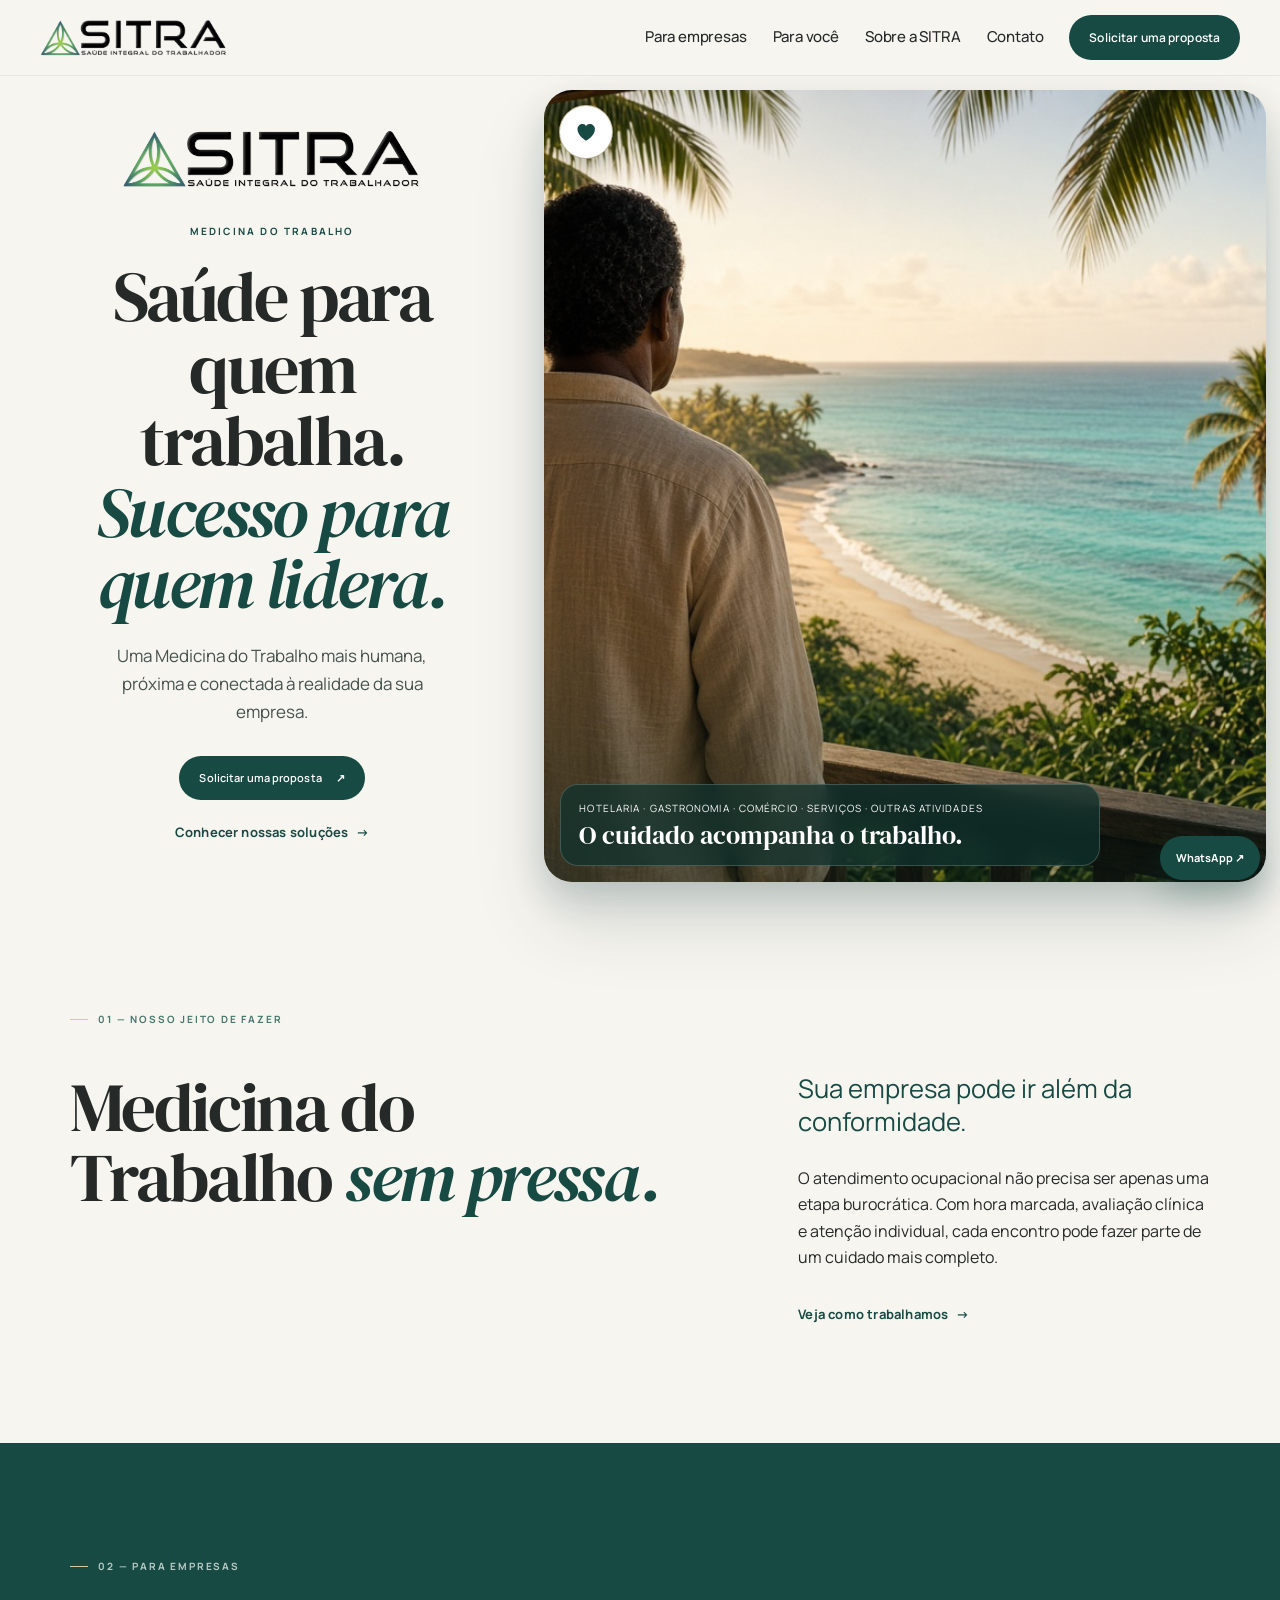
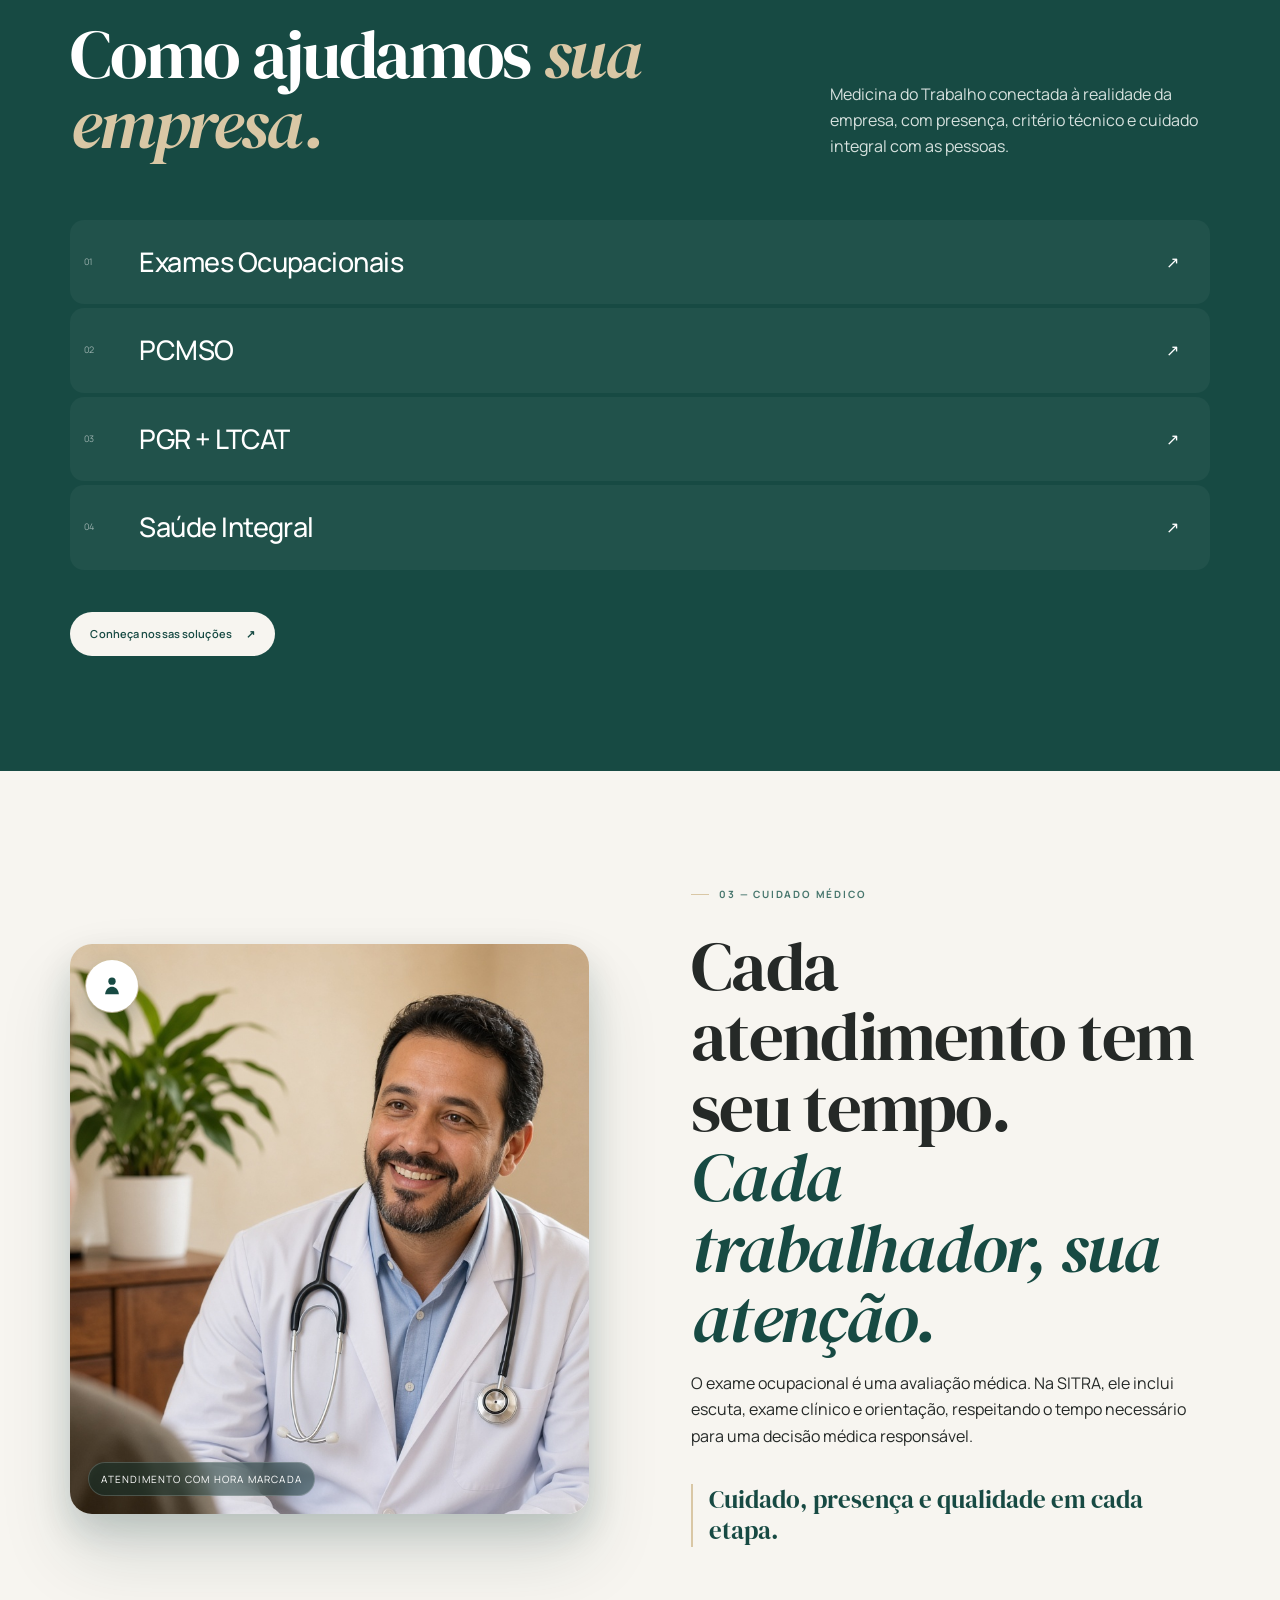
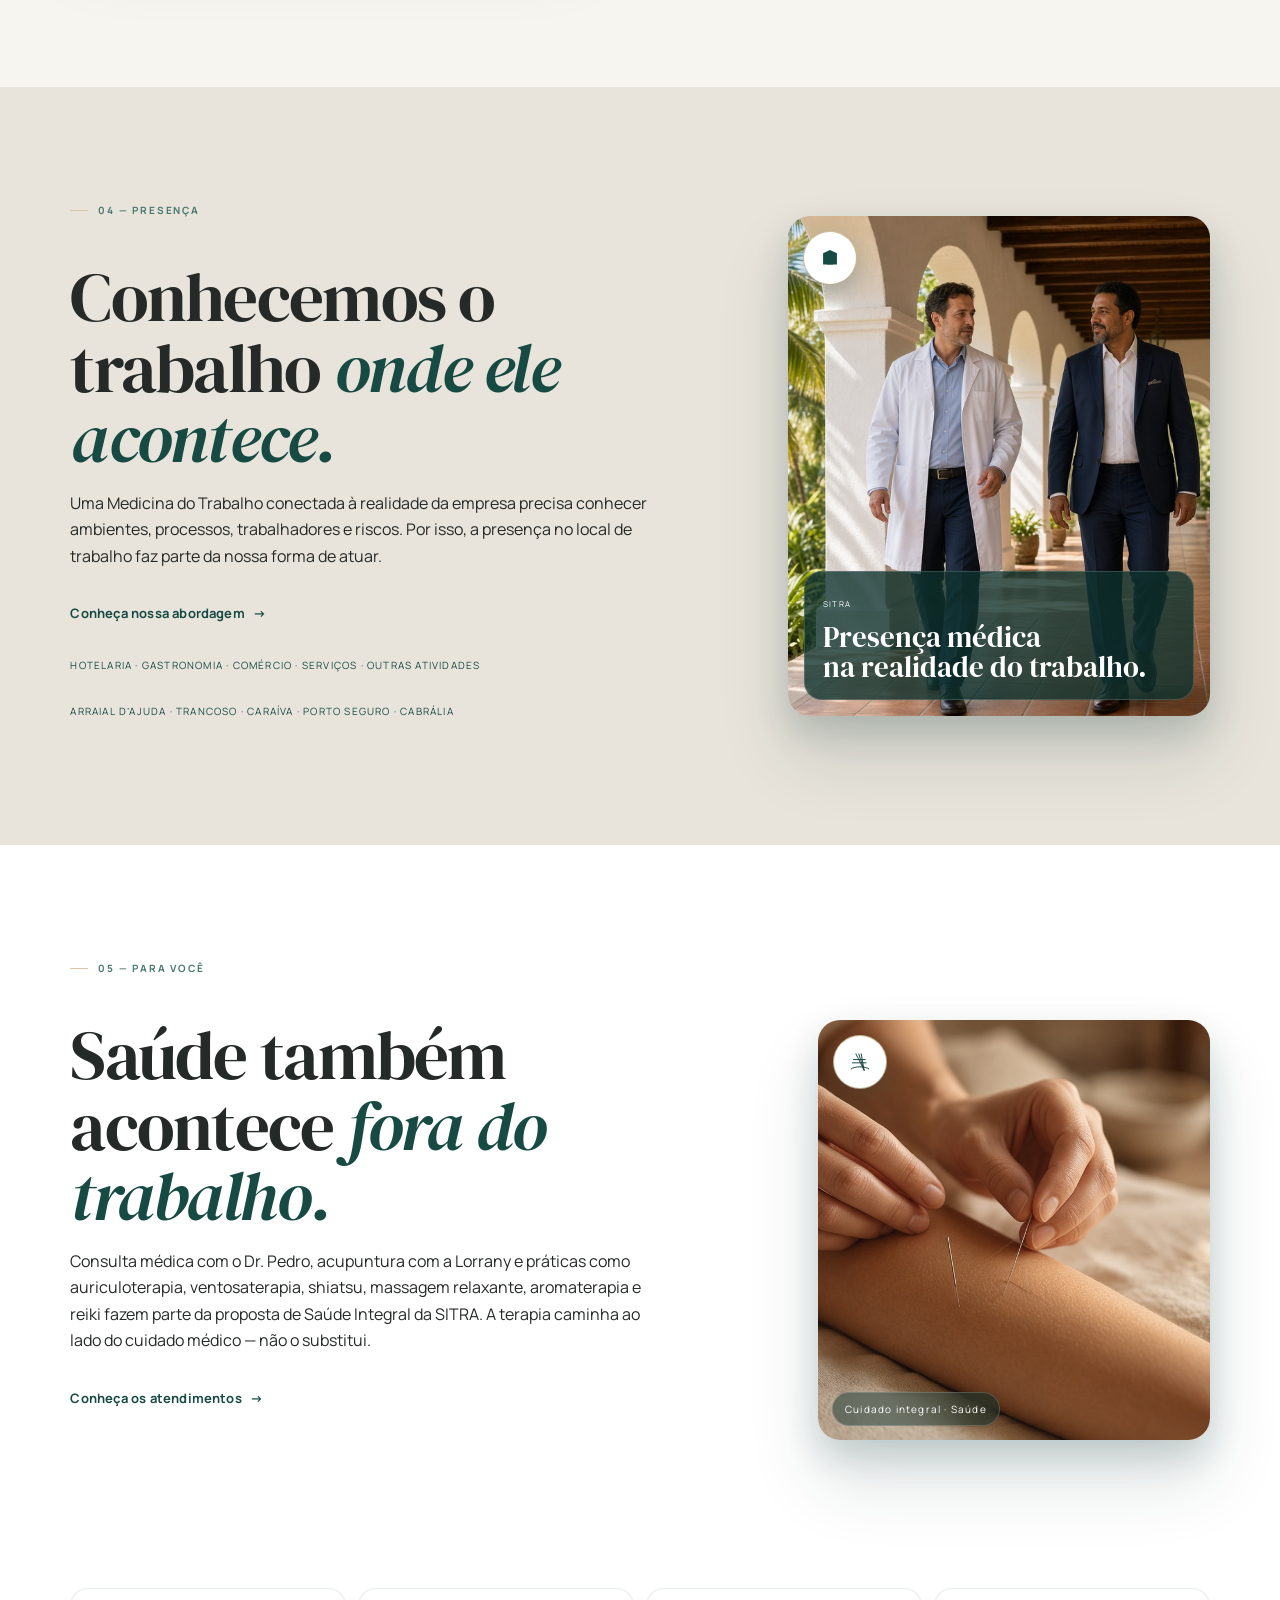
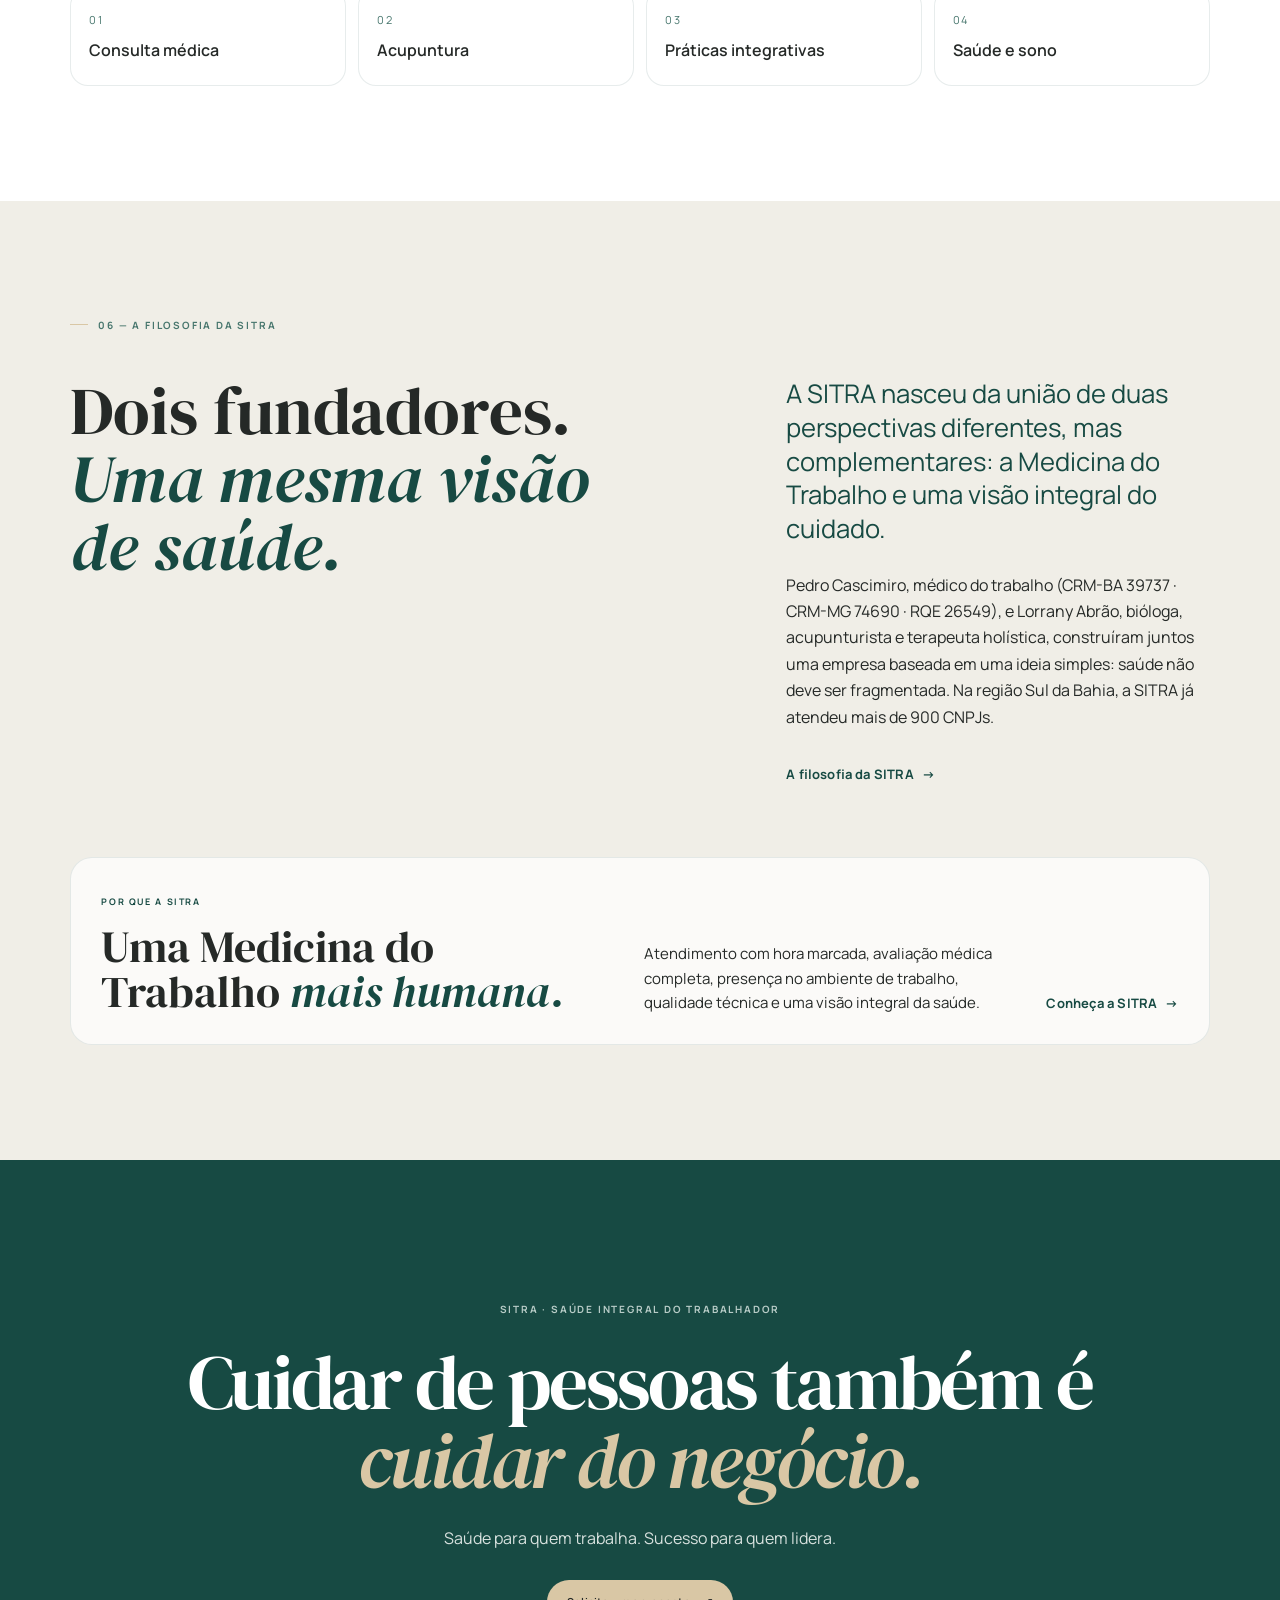
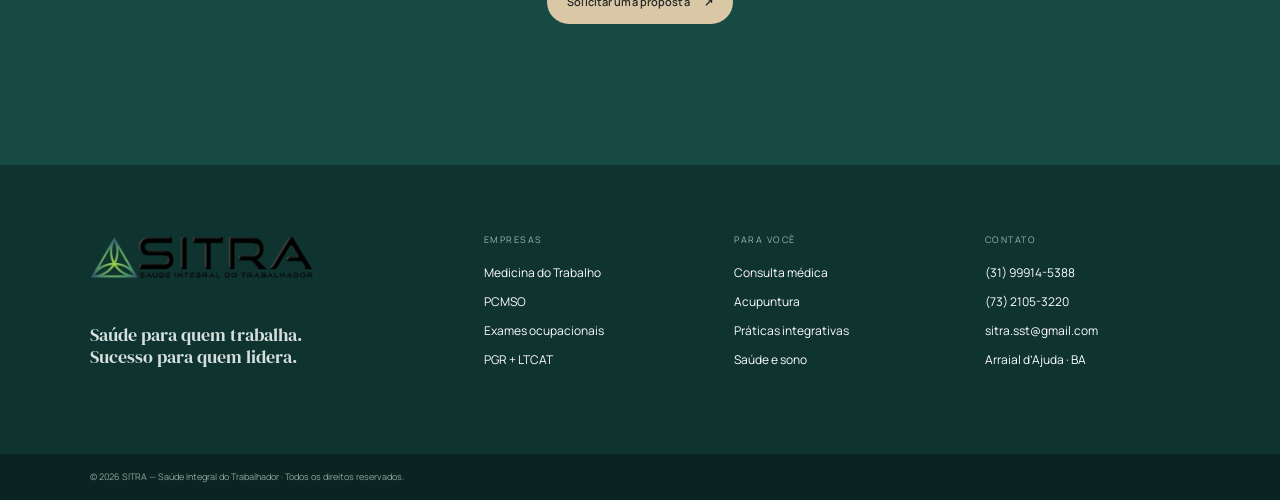
==== commit 94f0f95f: "Complementa o site com a formação, as terapias e o contato publicados no app. Co-authored-by: Cursor" ====
--- a/index.html
+++ b/index.html
@@ -8,9 +8,9 @@
 <section class="statement section-pad"><div class="section-kicker">01 — NOSSO JEITO DE FAZER</div><div class="statement-grid"><h2>Medicina do Trabalho <em>sem pressa.</em></h2><div><p class="large-copy">Sua empresa pode ir além da conformidade.</p><p>O atendimento ocupacional não precisa ser apenas uma etapa burocrática. Com hora marcada, avaliação clínica e atenção individual, cada encontro pode fazer parte de um cuidado mais completo.</p><a class="text-link" href="pages/empresas.html">Veja como trabalhamos <span>→</span></a></div></div></section>
 <section class="corporate section-pad"><div class="section-kicker">02 — PARA EMPRESAS</div><div class="section-head"><h2>Como ajudamos <em>sua empresa.</em></h2><p>Medicina do Trabalho conectada à realidade da empresa, com presença, critério técnico e cuidado integral com as pessoas.</p></div><div class="service-list"><a class="service-row" href="pages/servicos.html#exames"><span>01</span><strong>Exames Ocupacionais</strong><span>↗</span></a><a class="service-row" href="pages/servicos.html#pcmso"><span>02</span><strong>PCMSO</strong><span>↗</span></a><a class="service-row" href="pages/servicos.html#pgr-ltcat"><span>03</span><strong>PGR + LTCAT</strong><span>↗</span></a><a class="service-row" href="pages/servicos.html#saude-integral"><span>04</span><strong>Saúde Integral</strong><span>↗</span></a></div><a class="button button-light" href="pages/empresas.html">Conheça nossas soluções <span>↗</span></a></section>
 <section class="human section-pad"><div class="human-image"><img alt="Avaliação médica ocupacional" src="assets/images/atendimento-medico.jpg"/><span>ATENDIMENTO COM HORA MARCADA</span></div><div class="human-copy"><div class="section-kicker">03 — CUIDADO MÉDICO</div><h2>Cada atendimento tem seu tempo.<br/><em>Cada trabalhador, sua atenção.</em></h2><p>O exame ocupacional é uma avaliação médica. Na SITRA, ele inclui escuta, exame clínico e orientação, respeitando o tempo necessário para uma decisão médica responsável.</p><p class="quote">Cuidado, presença e qualidade em cada etapa.</p></div></section>
-<section class="growth section-pad"><div class="growth-copy"><div class="section-kicker">04 — PRESENÇA</div><h2>Conhecemos o trabalho <em>onde ele acontece.</em></h2><p>Uma Medicina do Trabalho conectada à realidade da empresa precisa conhecer ambientes, processos, trabalhadores e riscos. Por isso, a presença no local de trabalho faz parte da nossa forma de atuar.</p><a class="text-link" href="pages/empresas.html#presenca">Conheça nossa abordagem <span>→</span></a><p class="sector-note">Hotelaria · Gastronomia · Comércio · Serviços · Outras atividades</p></div><div class="growth-note"><img alt="Visita técnica em ambiente de trabalho" src="assets/images/servico-pgr-pousada.jpg"/><div class="growth-overlay"><span>SITRA</span><strong>Presença médica<br/>na realidade do trabalho.</strong></div></div></section>
-<section class="personal section-pad"><div class="section-kicker">05 — PARA VOCÊ</div><div class="personal-grid"><div><h2>Saúde também acontece <em>fora do trabalho.</em></h2><p>Consulta médica, acupuntura, práticas integrativas e cuidado com a saúde e o sono fazem parte da proposta de Saúde Integral da SITRA.</p><a class="text-link" href="pages/voce.html">Conheça os atendimentos <span>→</span></a></div><div class="personal-visual"><img alt="Acupuntura em atendimento" src="assets/images/acupuntura.jpg"/><div class="personal-visual-caption">Cuidado integral · Saúde</div></div><div class="personal-services"><div><span>01</span><strong>Consulta médica</strong></div><div><span>02</span><strong>Acupuntura</strong></div><div><span>03</span><strong>Práticas integrativas</strong></div><div><span>04</span><strong>Saúde e sono</strong></div></div></div></section>
-<section class="founders section-pad"><div class="section-kicker">06 — A FILOSOFIA DA SITRA</div><div class="founders-intro"><h2>Dois fundadores.<br/><em>Uma mesma visão de saúde.</em></h2><div><p class="large-copy">A SITRA nasceu da união de duas perspectivas diferentes, mas complementares: a Medicina do Trabalho e uma visão integral do cuidado.</p><p>Pedro Cascimiro, médico do trabalho, e Lorrany Abrão, acupunturista e terapeuta integrativa, construíram juntos uma empresa baseada em uma ideia simples: saúde não deve ser fragmentada.</p><a class="text-link" href="pages/sobre.html">A filosofia da SITRA <span>→</span></a></div></div><div class="founders-proof"><div><span class="proof-kicker">POR QUE A SITRA</span><h3>Uma Medicina do Trabalho <em>mais humana.</em></h3></div><p>Atendimento com hora marcada, avaliação médica completa, presença no ambiente de trabalho, qualidade técnica e uma visão integral da saúde.</p><a class="text-link" href="pages/empresas.html">Conheça a SITRA <span>→</span></a></div></section>
+<section class="growth section-pad"><div class="growth-copy"><div class="section-kicker">04 — PRESENÇA</div><h2>Conhecemos o trabalho <em>onde ele acontece.</em></h2><p>Uma Medicina do Trabalho conectada à realidade da empresa precisa conhecer ambientes, processos, trabalhadores e riscos. Por isso, a presença no local de trabalho faz parte da nossa forma de atuar.</p><a class="text-link" href="pages/empresas.html#presenca">Conheça nossa abordagem <span>→</span></a><p class="sector-note">Hotelaria · Gastronomia · Comércio · Serviços · Outras atividades</p><p class="sector-note">Arraial d’Ajuda · Trancoso · Caraíva · Porto Seguro · Cabrália</p></div><div class="growth-note"><img alt="Visita técnica em ambiente de trabalho" src="assets/images/servico-pgr-pousada.jpg"/><div class="growth-overlay"><span>SITRA</span><strong>Presença médica<br/>na realidade do trabalho.</strong></div></div></section>
+<section class="personal section-pad"><div class="section-kicker">05 — PARA VOCÊ</div><div class="personal-grid"><div><h2>Saúde também acontece <em>fora do trabalho.</em></h2><p>Consulta médica com o Dr. Pedro, acupuntura com a Lorrany e práticas como auriculoterapia, ventosaterapia, shiatsu, massagem relaxante, aromaterapia e reiki fazem parte da proposta de Saúde Integral da SITRA. A terapia caminha ao lado do cuidado médico — não o substitui.</p><a class="text-link" href="pages/voce.html">Conheça os atendimentos <span>→</span></a></div><div class="personal-visual"><img alt="Acupuntura em atendimento" src="assets/images/acupuntura.jpg"/><div class="personal-visual-caption">Cuidado integral · Saúde</div></div><div class="personal-services"><div><span>01</span><strong>Consulta médica</strong></div><div><span>02</span><strong>Acupuntura</strong></div><div><span>03</span><strong>Práticas integrativas</strong></div><div><span>04</span><strong>Saúde e sono</strong></div></div></div></section>
+<section class="founders section-pad"><div class="section-kicker">06 — A FILOSOFIA DA SITRA</div><div class="founders-intro"><h2>Dois fundadores.<br/><em>Uma mesma visão de saúde.</em></h2><div><p class="large-copy">A SITRA nasceu da união de duas perspectivas diferentes, mas complementares: a Medicina do Trabalho e uma visão integral do cuidado.</p><p>Pedro Cascimiro, médico do trabalho (CRM-BA 39737 · CRM-MG 74690 · RQE 26549), e Lorrany Abrão, bióloga, acupunturista e terapeuta holística, construíram juntos uma empresa baseada em uma ideia simples: saúde não deve ser fragmentada. Na região Sul da Bahia, a SITRA já atendeu mais de 900 CNPJs.</p><a class="text-link" href="pages/sobre.html">A filosofia da SITRA <span>→</span></a></div></div><div class="founders-proof"><div><span class="proof-kicker">POR QUE A SITRA</span><h3>Uma Medicina do Trabalho <em>mais humana.</em></h3></div><p>Atendimento com hora marcada, avaliação médica completa, presença no ambiente de trabalho, qualidade técnica e uma visão integral da saúde.</p><a class="text-link" href="pages/empresas.html">Conheça a SITRA <span>→</span></a></div></section>
 <section class="final-cta"><p class="eyebrow">SITRA · SAÚDE INTEGRAL DO TRABALHADOR</p><h2>Cuidar de pessoas também é<br/><em>cuidar do negócio.</em></h2><p>Saúde para quem trabalha. Sucesso para quem lidera.</p><a class="button button-sand" href="https://wa.me/5531999145388?text=Ol%C3%A1%2C%20gostaria%20de%20solicitar%20uma%20proposta%20para%20minha%20empresa." rel="noopener" target="_blank">Solicitar uma proposta <span>↗</span></a></section>
 </main>
-<footer class="site-footer"><div class="footer-brand"><img alt="SITRA" src="assets/logo-sitra.png"/><p>Saúde para quem trabalha.<br/>Sucesso para quem lidera.</p></div><div><span>EMPRESAS</span><a href="pages/empresas.html">Medicina do Trabalho</a><a href="pages/servicos.html#pcmso">PCMSO</a><a href="pages/servicos.html#exames">Exames ocupacionais</a><a href="pages/servicos.html#pgr-ltcat">PGR + LTCAT</a></div><div><span>PARA VOCÊ</span><a href="pages/voce.html">Consulta médica</a><a href="pages/voce.html#acupuntura">Acupuntura</a><a href="pages/voce.html#integrativas">Práticas integrativas</a><a href="pages/voce.html#sono">Saúde e sono</a></div><div><span>CONTATO</span><a href="https://wa.me/5531999145388" rel="noopener" target="_blank">(31) 99914-5388</a><a href="mailto:sitra.sst@gmail.com">sitra.sst@gmail.com</a><a href="pages/contato.html">Arraial d’Ajuda · BA</a></div></footer><div class="copyright">© 2026 SITRA — Saúde Integral do Trabalhador · Todos os direitos reservados.</div><a class="floating-whatsapp" href="https://wa.me/5531999145388?text=Ol%C3%A1%2C%20gostaria%20de%20falar%20com%20a%20SITRA." rel="noopener" target="_blank">WhatsApp <span>↗</span></a><script src="assets/site.js"></script></body></html>
+<footer class="site-footer"><div class="footer-brand"><img alt="SITRA" src="assets/logo-sitra.png"/><p>Saúde para quem trabalha.<br/>Sucesso para quem lidera.</p></div><div><span>EMPRESAS</span><a href="pages/empresas.html">Medicina do Trabalho</a><a href="pages/servicos.html#pcmso">PCMSO</a><a href="pages/servicos.html#exames">Exames ocupacionais</a><a href="pages/servicos.html#pgr-ltcat">PGR + LTCAT</a></div><div><span>PARA VOCÊ</span><a href="pages/voce.html">Consulta médica</a><a href="pages/voce.html#acupuntura">Acupuntura</a><a href="pages/voce.html#integrativas">Práticas integrativas</a><a href="pages/voce.html#sono">Saúde e sono</a></div><div><span>CONTATO</span><a href="https://wa.me/5531999145388" rel="noopener" target="_blank">(31) 99914-5388</a><a href="tel:+557321053220">(73) 2105-3220</a><a href="mailto:sitra.sst@gmail.com">sitra.sst@gmail.com</a><a href="pages/contato.html">Arraial d’Ajuda · BA</a></div></footer><div class="copyright">© 2026 SITRA — Saúde Integral do Trabalhador · Todos os direitos reservados.</div><a class="floating-whatsapp" href="https://wa.me/5531999145388?text=Ol%C3%A1%2C%20gostaria%20de%20falar%20com%20a%20SITRA." rel="noopener" target="_blank">WhatsApp <span>↗</span></a><script src="assets/site.js"></script></body></html>
--- a/assets/styles.css
+++ b/assets/styles.css
@@ -13,14 +13,14 @@
 .site-footer{display:grid;grid-template-columns:1.7fr repeat(3,1fr);gap:45px;padding:68px clamp(24px,7vw,110px);background:var(--green-dark);color:#fff}.footer-brand img{width:225px;height:auto;margin-bottom:18px}.footer-brand p{font-family:var(--serif);font-size:18px;line-height:1.2;color:#d5e0dd}.site-footer div:not(.footer-brand){display:flex;flex-direction:column;gap:9px;font-size:11px}.site-footer div:not(.footer-brand)>span{font-size:8px;letter-spacing:.16em;color:#9db6b0;margin-bottom:7px}.copyright{padding:16px clamp(24px,7vw,110px);background:#0a2521;color:#8fa49f;font-size:8px}.floating-whatsapp{position:fixed;right:20px;bottom:20px;z-index:40;background:var(--green);color:#fff;padding:12px 16px;font-size:10px;font-weight:700;box-shadow:0 8px 28px rgba(0,0,0,.12)}
 .page-main{min-height:60vh}.page-hero{padding:clamp(75px,9vw,130px) clamp(24px,7vw,110px);border-bottom:1px solid var(--line)}.page-hero h1{font-size:clamp(52px,7vw,98px);max-width:1000px;margin:12px 0 25px}.page-hero>p:not(.eyebrow){max-width:640px;font-size:16px}.page-content{padding:85px clamp(24px,7vw,110px)}.content-grid{display:grid;grid-template-columns:1fr 1fr;gap:70px}.content-block{border-top:1px solid var(--line);padding-top:20px}.content-block h2{font-size:38px;color:var(--green);margin:0 0 16px}.content-block p{font-size:14px;max-width:600px}.contact-card{background:var(--green);color:#fff;padding:42px}.contact-card h2{color:#fff}.contact-card a{display:block;margin:12px 0}.contact-card .button{margin-top:22px;background:var(--sand);color:var(--ink)}
 /* Empresas */.corporate-page-hero{background:#fff}.corporate-hero-grid,.about-hero-grid{display:grid;grid-template-columns:1fr .82fr;gap:clamp(50px,9vw,125px);align-items:center}.corporate-hero-grid h1,.about-hero-grid h1{font-size:clamp(52px,6vw,86px);max-width:850px}.corporate-hero-image,.about-hero-image{height:560px;position:relative;overflow:hidden}.corporate-hero-image img,.about-hero-image img{width:100%;height:100%;object-fit:cover}.corporate-hero-image figcaption,.about-hero-image span{position:absolute;left:16px;bottom:16px;background:rgba(15,51,47,.86);color:#fff;padding:8px 10px;font-size:8px;letter-spacing:.1em}.belief-grid,.fit-grid,.decision-grid,.process-grid{display:grid;grid-template-columns:1fr .72fr;gap:clamp(50px,10vw,150px)}.corporate-fit{background:#e9eee9}.fit-list,.decision-list,.process-steps{border-top:1px solid var(--line)}.fit-list>div,.decision-list>div,.process-steps>div{padding:18px 0;border-bottom:1px solid var(--line)}.fit-list span,.decision-list span,.process-steps span{display:block;color:var(--green-soft);font-size:8px;margin-bottom:7px}.fit-list strong,.decision-list strong,.process-steps strong{font-size:15px;font-weight:600}.fit-list p,.decision-list p,.process-steps p{font-size:12px;max-width:520px;margin:5px 0 0}.corporate-solutions{background:var(--green);color:#fff}.corporate-solutions .section-kicker{color:#b8ccc7}.corporate-solutions h2{color:#fff;font-family:var(--serif);font-size:clamp(45px,5.3vw,75px);font-weight:400;line-height:1.02;margin:0}.corporate-solutions h2 em{color:var(--sand)}.corporate-solutions .section-head p{color:#d7e1de}.corporate-process{background:#fff}.corporate-people{display:grid;grid-template-columns:1fr 1fr}.people-image{min-height:580px;position:relative;overflow:hidden}.people-image img{width:100%;height:100%;object-fit:cover}.people-image span{position:absolute;left:18px;bottom:18px;background:rgba(15,51,47,.86);color:#fff;padding:8px 10px;font-size:8px}.people-copy{padding:clamp(55px,8vw,105px);background:#f0eee7}.decision-quote{padding:75px 24px;text-align:center;background:#fff}.decision-quote span{font-size:8px;letter-spacing:.16em;color:var(--green-soft)}.decision-quote p{font-family:var(--serif);font-size:34px;color:var(--green);margin:12px 0}
-/* Você */.personal-gallery{background:#fff}.personal-gallery-grid{display:grid;grid-template-columns:1.25fr 1fr;gap:12px}.personal-gallery-grid .symbol-card{display:block;position:relative;min-height:360px;overflow:hidden;background:none;border:0;padding:0}.personal-gallery-grid .symbol-card .symbol-card-icon{display:none}.personal-gallery-grid .symbol-card:before{content:'';position:absolute;inset:0;background-image:url('../images/servico-exames-consulta.jpg');background-size:cover;background-position:center}.personal-gallery-grid .symbol-card:nth-child(2):before{background-image:url('../images/acupuntura.jpg')}.personal-gallery-grid .symbol-card:nth-child(3):before{background-image:url('../images/servico-pgr-pousada.jpg')}.personal-gallery-grid .symbol-card:nth-child(4):before{background-image:url('../images/paisagem-final.jpg')}.personal-gallery-grid .symbol-card span{position:absolute;left:14px;bottom:14px;background:rgba(15,51,47,.86);color:#fff;padding:7px 10px;font-size:8px;letter-spacing:.1em}.personal-gallery-grid .symbol-card-tall{min-height:500px}.personal-gallery-grid .symbol-card:nth-child(1){grid-row:span 2}.personal-gallery-grid .symbol-card:nth-child(2),.personal-gallery-grid .symbol-card:nth-child(3),.personal-gallery-grid .symbol-card:nth-child(4){min-height:160px}.personal-gallery-grid .symbol-card:nth-child(4){display:none}
+/* Você */.personal-gallery{background:#fff}.personal-gallery-grid{display:grid;grid-template-columns:1.25fr 1fr;gap:12px}.personal-gallery-grid .symbol-card{display:block;position:relative;min-height:360px;overflow:hidden;background:none;border:0;padding:0}.personal-gallery-grid .symbol-card .symbol-card-icon{display:none}.personal-gallery-grid .symbol-card:before{content:'';position:absolute;inset:0;background-image:url('images/servico-exames-consulta.jpg');background-size:cover;background-position:center}.personal-gallery-grid .symbol-card:nth-child(2):before{background-image:url('images/acupuntura.jpg')}.personal-gallery-grid .symbol-card:nth-child(3):before{background-image:url('images/reiki-relaxamento.jpg')}.personal-gallery-grid .symbol-card:nth-child(4):before{background-image:url('images/paisagem-final.jpg')}.personal-gallery-grid .symbol-card span{position:absolute;left:14px;bottom:14px;background:rgba(15,51,47,.86);color:#fff;padding:7px 10px;font-size:8px;letter-spacing:.1em}.personal-gallery-grid .symbol-card-tall{min-height:500px}.personal-gallery-grid .symbol-card:nth-child(1){grid-row:span 2}.personal-gallery-grid .symbol-card:nth-child(2),.personal-gallery-grid .symbol-card:nth-child(3),.personal-gallery-grid .symbol-card:nth-child(4){min-height:160px}.personal-gallery-grid .symbol-card:nth-child(4){display:none}
 /* Serviços */.services-hero{display:grid;grid-template-columns:1fr .8fr;min-height:620px}.services-hero-copy{padding:clamp(70px,9vw,125px) clamp(24px,7vw,110px);display:flex;flex-direction:column;justify-content:center}.services-hero-copy h1{font-family:var(--serif);font-weight:400;font-size:clamp(52px,6vw,88px);line-height:1.02;margin:10px 0 24px}.services-hero-lead{font-size:17px;max-width:570px}.services-hero-image{overflow:hidden}.services-hero-image img{width:100%;height:100%;min-height:620px;object-fit:cover}.service-principles,.service-detail-section{padding:0}.service-principles-grid{display:grid;grid-template-columns:repeat(3,1fr);gap:0}.service-principles-grid>div{padding:35px;border-top:1px solid var(--line);border-right:1px solid var(--line)}.service-principles-grid h3{font-size:15px;color:var(--green)}.service-principles-grid p{font-size:12px}.service-detail{display:grid;grid-template-columns:1fr 1fr;min-height:560px}.service-detail-copy{padding:clamp(55px,7vw,105px);display:flex;flex-direction:column;justify-content:center}.service-detail-image{min-height:560px;overflow:hidden;background:#e9e6dd}.service-detail-image img{width:100%;height:100%;min-height:560px;object-fit:cover}.service-detail-reverse .service-detail-copy{order:2}.service-detail-reverse .service-detail-image{order:1}.service-number{font-size:8px;letter-spacing:.15em;color:var(--green-soft);margin-bottom:10px}.service-detail-copy h2{font-size:clamp(43px,5vw,70px);color:var(--green);margin:0 0 20px}.service-lead{font-family:var(--serif);font-size:22px;line-height:1.25;color:var(--green);max-width:600px}.service-detail-copy p{font-size:13px;max-width:600px}.service-points{padding:0;margin:20px 0;list-style:none;border-top:1px solid var(--line);max-width:600px}.service-points li{padding:9px 0;border-bottom:1px solid var(--line);font-size:11px}.service-points li:before{content:'—';color:var(--green);margin-right:8px}.service-fit{background:#e9eee9}.service-fit-grid{display:grid;grid-template-columns:1fr .72fr;gap:clamp(50px,10vw,150px)}.service-fit h2{font-family:var(--serif);font-size:clamp(45px,5.2vw,74px);font-weight:400;line-height:1.02;color:var(--green);margin:0}.service-fit-steps{border-top:1px solid var(--line)}.service-fit-steps>div{padding:18px 0;border-bottom:1px solid var(--line)}.service-fit-steps span{display:block;font-size:8px;color:var(--green-soft);margin-bottom:6px}.service-fit-steps strong{font-size:15px}.service-fit-steps p{font-size:12px;margin:5px 0}.services-closing{display:grid;grid-template-columns:1fr 1fr;background:var(--green);color:#fff}.services-closing-photo{min-height:520px;overflow:hidden}.services-closing-photo img{width:100%;height:100%;object-fit:cover}.services-closing-copy{padding:clamp(55px,7vw,105px);display:flex;flex-direction:column;justify-content:center}.services-closing-copy .eyebrow{color:#b8ccc7}.services-closing-copy h2{font-size:clamp(44px,5.2vw,72px);margin:0 0 20px}.services-closing-copy>p:not(.eyebrow){color:#d8e2df;max-width:520px;font-size:14px}
 /* Sobre */.history-grid,.founder-pair-grid,.dual-vision-grid,.founder-story-callout-grid{display:grid;grid-template-columns:1fr .72fr;gap:clamp(50px,9vw,140px)}.history-grid h2,.dual-vision h2{font-size:clamp(43px,5vw,70px);color:var(--green);margin:0}.founder-pair{background:#fff}.founder-pair-grid{grid-template-columns:1fr 1fr;gap:35px}.founder-profile-image{height:360px;overflow:hidden;background:#e4e0d6}.founder-profile-image img{width:100%;height:100%;object-fit:cover}.founder-profile-image span{display:none}.founder-profile-meta{padding:22px 0}.founder-profile-meta>span{font-size:8px;letter-spacing:.15em;color:var(--green-soft)}.founder-profile-meta h2{font-size:34px;color:var(--green);margin:8px 0}.founder-profile-meta p{font-size:13px}.role{color:var(--green);font-weight:600}.philosophy-section{background:var(--green);color:#fff;padding:clamp(80px,10vw,145px) 24px}.philosophy-inner{max-width:950px;margin:auto}.philosophy-inner .section-kicker{color:#b8ccc7}.philosophy-inner blockquote{font-size:clamp(43px,5.5vw,78px);margin:20px 0 28px}.philosophy-inner blockquote em{color:var(--sand)}.philosophy-inner>p:last-child{font-size:15px;color:#d7e1de;max-width:680px}.dual-vision-grid{grid-template-columns:1fr 1fr;gap:0}.dual-vision-grid article{padding:25px 40px;border-top:1px solid var(--line);border-right:1px solid var(--line)}.dual-vision-grid article:first-child{padding-left:0}.dual-vision-grid article:last-child{border-right:0}.dual-vision-grid article>span{font-size:8px;color:var(--green-soft)}.dual-vision h2{font-size:42px;margin:12px 0}.founder-story-callout{background:#e9eee9}.founder-story-callout h2{font-family:var(--serif);font-weight:400;font-size:clamp(42px,5vw,70px);line-height:1.02;color:var(--green);margin:0}
 /* remove old symbol language */.symbol-card-icon,.founder-symbol .founder-icon,.service-symbol-panel,.service-symbol{display:none!important}.symbol-card{border:0!important;background:transparent!important}.service-detail-image.service-symbol-panel{display:block!important;background:#e7e4db}.service-detail-image.service-symbol-panel:after{content:'Imagem ilustrativa';display:grid;place-items:center;height:100%;min-height:560px;color:var(--green-soft);font-size:9px;letter-spacing:.14em;text-transform:uppercase}.founder-symbol{display:block;background:#e7e4db!important}.founder-symbol:after{content:'Foto do fundador';display:grid;place-items:center;height:100%;min-height:360px;color:var(--green-soft);font-size:9px;letter-spacing:.14em;text-transform:uppercase}.symbol-gallery-grid .symbol-card{background:none!important}
 @media(max-width:900px){.hero-brand-logo{width:min(300px,82%);margin-bottom:32px}.site-header{height:84px}.brand img{width:175px}.desktop-nav,.header-cta{display:none}.menu-toggle{display:block}.mobile-menu{position:fixed;top:84px;left:0;right:0;background:var(--paper);padding:22px 24px 28px;border-bottom:1px solid var(--line);z-index:49;display:flex;flex-direction:column;gap:15px;font-size:13px}.mobile-menu[hidden]{display:none}.mobile-cta{margin-top:8px;background:var(--green);color:#fff;padding:13px;text-align:center}.hero-mosaic-wrap,.corporate-hero-grid,.about-hero-grid,.services-hero{grid-template-columns:1fr}.hero-copy{padding-top:80px;padding-bottom:70px}.hero-visual,.hero-mosaic{min-height:58vh}.hero-mosaic-label strong{font-size:23px}.statement-grid,.section-head,.human,.growth,.personal-grid,.founders-intro,.location-grid,.belief-grid,.fit-grid,.decision-grid,.process-grid,.service-fit-grid,.history-grid,.founder-story-callout-grid{grid-template-columns:1fr;gap:45px}.visual-strip-head{grid-template-columns:1fr;gap:22px}.visual-strip-grid{grid-template-columns:1fr 1fr}.visual-strip-grid figure,.visual-strip-grid figure:first-child{height:320px}.personal-services{grid-template-columns:1fr 1fr;gap:0}.personal-services div:nth-child(3){border-top:1px solid var(--line);padding-top:20px}.about-strip{grid-template-columns:1fr;gap:25px}.corporate-hero-image,.about-hero-image{height:55vh}.corporate-people{grid-template-columns:1fr}.people-image{min-height:55vh}.content-grid{grid-template-columns:1fr}.personal-gallery-grid{grid-template-columns:1fr 1fr}.personal-gallery-grid .symbol-card-tall{min-height:380px}.personal-gallery-grid .symbol-card:nth-child(2),.personal-gallery-grid .symbol-card:nth-child(3){min-height:180px}.personal-gallery-grid .symbol-card:nth-child(4){display:none}.service-principles-grid{grid-template-columns:1fr}.service-principles-grid>div{border-right:0}.service-detail,.services-closing{grid-template-columns:1fr}.service-detail-image{min-height:52vh}.service-detail-image img{min-height:52vh}.service-detail-reverse .service-detail-copy{order:1}.service-detail-reverse .service-detail-image{order:2}.founder-pair-grid,.dual-vision-grid{grid-template-columns:1fr}.dual-vision-grid article{border-right:0;padding:25px 0}.service-detail-image.service-symbol-panel:after{min-height:52vh}}
 @media(max-width:520px){.hero-brand-logo{width:250px;max-width:100%;margin-bottom:28px}.brand img{width:160px}.hero h1{font-size:48px}.hero-visual,.hero-mosaic{min-height:58vh}.hero-mosaic-label{display:block}.hero-mosaic-label strong{margin-top:12px;text-align:left}.section-pad{padding:72px 22px}.visual-strip-grid{grid-template-columns:1fr}.visual-strip-grid figure,.visual-strip-grid figure:first-child{height:330px}.personal-services{grid-template-columns:1fr}.personal-services div,.personal-services div+div{padding:18px 0;border-right:0}.personal-services div+div{border-top:1px solid var(--line)}.page-hero h1{font-size:49px}.corporate-hero-grid h1,.about-hero-grid h1{font-size:49px}.corporate-hero-image,.about-hero-image{height:48vh}.personal-gallery-grid{grid-template-columns:1fr}.personal-gallery-grid .symbol-card-tall,.personal-gallery-grid .symbol-card:nth-child(2),.personal-gallery-grid .symbol-card:nth-child(3){min-height:280px}.personal-gallery-grid .symbol-card:nth-child(3){display:none}.site-footer{grid-template-columns:1fr 1fr;gap:32px}.footer-brand{grid-column:1/-1}.footer-brand img{width:195px}.floating-whatsapp{right:14px;bottom:14px}.service-detail-copy{padding:60px 22px}.services-hero-copy{padding:70px 22px}.services-hero-copy h1{font-size:49px}}
 /* Final visual simplification: no mosaics, no icon language. */
-.services-hero-mosaic{display:block;min-height:620px;padding:0;background:#e5e1d8;overflow:hidden}.services-hero-mosaic .sector-tile{display:none}.services-hero-mosaic .sector-tile-main{display:block;position:relative;inset:auto;width:100%;height:100%;min-height:620px}.services-hero-mosaic .sector-tile-main img{width:100%;height:100%;min-height:620px;object-fit:cover}.services-hero-mosaic .sector-tile-main figcaption{display:none}.service-image-rail{display:grid;grid-template-columns:1fr 1fr;gap:12px;margin-top:45px}.service-image-rail figure{height:280px;overflow:hidden}.service-image-rail img{width:100%;height:100%;object-fit:cover}.service-image-rail figcaption{display:none}.service-detail-head{background:#fff}.service-detail-head .section-kicker{font-size:12px;letter-spacing:.16em;margin-bottom:34px}.service-detail-head-grid h2{font-size:clamp(48px,5.4vw,76px)}.service-detail-head-grid p{font-size:16px;line-height:1.55}.service-detail-head-grid{display:grid;grid-template-columns:1fr .65fr;gap:80px}.service-detail-head-grid h2{font-family:var(--serif);font-size:clamp(44px,5vw,70px);font-weight:400;line-height:1.02;color:var(--green);margin:0}.service-detail-head-grid p{font-size:14px;margin:0}.service-detail-image.service-symbol-panel:after{background-image:url('../images/servico-pcmso-documentos.jpg');background-size:cover;background-position:center;color:transparent}.service-detail-image.service-symbol-panel:nth-of-type(2):after{background-image:url('../images/detalhe-documentos.jpg')}
+.services-hero-mosaic{display:block;min-height:620px;padding:0;background:#e5e1d8;overflow:hidden}.services-hero-mosaic .sector-tile{display:none}.services-hero-mosaic .sector-tile-main{display:block;position:relative;inset:auto;width:100%;height:100%;min-height:620px}.services-hero-mosaic .sector-tile-main img{width:100%;height:100%;min-height:620px;object-fit:cover}.services-hero-mosaic .sector-tile-main figcaption{display:none}.service-image-rail{display:grid;grid-template-columns:1fr 1fr;gap:12px;margin-top:45px}.service-image-rail figure{height:280px;overflow:hidden}.service-image-rail img{width:100%;height:100%;object-fit:cover}.service-image-rail figcaption{display:none}.service-detail-head{background:#fff}.service-detail-head .section-kicker{font-size:12px;letter-spacing:.16em;margin-bottom:34px}.service-detail-head-grid h2{font-size:clamp(48px,5.4vw,76px)}.service-detail-head-grid p{font-size:16px;line-height:1.55}.service-detail-head-grid{display:grid;grid-template-columns:1fr .65fr;gap:80px}.service-detail-head-grid h2{font-family:var(--serif);font-size:clamp(44px,5vw,70px);font-weight:400;line-height:1.02;color:var(--green);margin:0}.service-detail-head-grid p{font-size:14px;margin:0}.service-detail-image.service-symbol-panel:after{background-image:url('images/servico-pcmso-documentos.jpg');background-size:cover;background-position:center;color:transparent}.service-detail-image.service-symbol-panel:nth-of-type(2):after{background-image:url('images/detalhe-documentos.jpg')}
 @media(max-width:900px){.services-hero-mosaic,.services-hero-mosaic .sector-tile-main,.services-hero-mosaic .sector-tile-main img{min-height:55vh}.service-detail-head-grid,.service-image-rail{grid-template-columns:1fr}}
 
 /* V21 — typography and hero refinement */
@@ -85,3 +85,166 @@
  .founders-proof{grid-template-columns:1fr;gap:22px;margin-top:50px}
  .founders-proof .text-link{justify-self:start}
 }
+
+/* V24 — ajuste fino: mais limpo, moderno e com a mesma paleta */
+:root{--radius:22px;--shadow:0 22px 50px rgba(15,51,47,.1);--ease:cubic-bezier(.22,1,.36,1)}
+html{scroll-padding-top:88px}
+body{-webkit-font-smoothing:antialiased;text-rendering:optimizeLegibility;font-feature-settings:"kern" 1,"liga" 1}
+::selection{background:var(--sand);color:var(--green-dark)}
+a:focus-visible,button:focus-visible{outline:2px solid var(--sand);outline-offset:3px}
+
+.site-header{height:76px;padding-inline:clamp(18px,3.5vw,40px);gap:26px;background:rgba(247,245,240,.8);backdrop-filter:blur(18px) saturate(1.2);border-bottom:1px solid rgba(23,74,67,.08)}
+.brand img{width:188px}
+.desktop-nav{font-size:15px;font-weight:500;gap:26px;letter-spacing:-.012em}
+.desktop-nav a{position:relative;padding:4px 0}
+.desktop-nav a:after{content:"";position:absolute;left:0;right:0;bottom:-2px;height:1.5px;background:currentColor;transform:scaleX(0);transform-origin:left;transition:transform .4s var(--ease)}
+.desktop-nav a:hover,.desktop-nav a[aria-current=page]{color:var(--green)}
+.desktop-nav a:hover:after,.desktop-nav a[aria-current=page]:after{transform:scaleX(1)}
+.header-cta,.button,.mobile-cta{border-radius:999px;padding:13px 20px;font-weight:600;letter-spacing:.01em;box-shadow:none;transition:transform .35s var(--ease),background-color .25s,box-shadow .35s}
+.header-cta:hover,.button:hover{transform:translateY(-1px);background:var(--green-dark);box-shadow:0 10px 24px rgba(23,74,67,.16)}
+.button-light:hover{background:#fff;color:var(--green-dark)}
+.button-sand:hover{background:#e6d4b0;color:var(--ink);box-shadow:0 10px 24px rgba(15,51,47,.12)}
+.menu-toggle{border-radius:999px;padding:8px 14px;background:transparent}
+
+.hero{border-bottom:0}
+.hero-mosaic-wrap{min-height:0;padding:14px 14px 14px 0;align-items:stretch}
+.hero-copy{padding-top:36px;padding-bottom:36px}
+.hero-visual,.hero-mosaic{min-height:calc(100vh - 108px);border-radius:28px;box-shadow:var(--shadow)}
+.hero-mosaic-label{left:16px;right:auto;bottom:16px;width:min(540px,calc(100% - 108px));flex-direction:column;align-items:flex-start;gap:8px;padding:16px 18px;border-radius:18px;background:rgba(15,51,47,.72);border:1px solid rgba(255,255,255,.18);backdrop-filter:blur(10px);-webkit-backdrop-filter:blur(10px)}
+.hero-mosaic-label span{font-size:10px;letter-spacing:.11em;line-height:1.45;max-width:none}
+.hero-mosaic-label strong{font-size:clamp(22px,2vw,28px);max-width:none;text-align:left}
+.hero h1{letter-spacing:-.034em}
+.hero-lead{color:#46514d}
+.hero-actions{justify-content:flex-start}
+.hero .hero-actions{justify-content:center}
+
+.text-link{border-bottom:0;padding-bottom:2px;gap:8px;letter-spacing:.015em}
+.text-link span{display:inline-block;transition:transform .35s var(--ease)}
+.text-link:hover span{transform:translate(3px,-1px)}
+
+.section-kicker:before{content:"";display:inline-block;width:18px;height:1px;margin-right:10px;background:var(--sand);vertical-align:middle;transform:translateY(-1px)}
+.section-pad{padding:clamp(84px,9vw,128px) clamp(22px,5.5vw,88px)}
+
+.human-image,.growth-note,.personal-visual,.corporate-hero-image,.about-hero-image,.location-photo,.founder-profile-image,.visual-strip-grid figure,.service-image-rail figure,.personal-gallery-grid .symbol-card,.services-closing-photo,.people-image,.service-detail-image,.services-hero-mosaic{border-radius:var(--radius);box-shadow:var(--shadow)}
+.human-image img,.growth-note>img,.personal-visual img,.corporate-hero-image img,.about-hero-image img,.visual-strip-grid img,.service-image-rail img,.people-image img,.service-detail-image img,.services-hero-mosaic .sector-tile-main img,.services-closing-photo img,.location-photo img,.founder-profile-image img{transition:transform 1s var(--ease)}
+.human-image:hover img,.growth-note:hover>img,.personal-visual:hover img,.corporate-hero-image:hover img,.about-hero-image:hover img,.visual-strip-grid figure:hover img,.service-image-rail figure:hover img,.people-image:hover img,.service-detail-image:hover img,.services-hero-mosaic:hover .sector-tile-main img,.services-closing-photo:hover img,.location-photo:hover img{transform:scale(1.035)}
+
+.human-image span,.personal-visual-caption,.corporate-hero-image figcaption,.about-hero-image span,.people-image span,.visual-strip-grid figcaption,.service-image-rail figcaption,.personal-gallery-grid .symbol-card span{border-radius:999px;background:rgba(15,51,47,.48);backdrop-filter:blur(12px);-webkit-backdrop-filter:blur(12px);border:1px solid rgba(255,255,255,.18);padding:8px 12px;font-size:10px;letter-spacing:.12em;white-space:normal;max-width:calc(100% - 32px);overflow:visible;text-overflow:unset}
+.growth-overlay{left:16px;right:16px;bottom:16px;border-radius:18px;padding:16px 18px;background:rgba(15,51,47,.78);border:1px solid rgba(255,255,255,.16)}
+.personal-services span{font-size:11px;letter-spacing:.14em}
+
+.service-list{border-top:0}
+.service-row{border-bottom:0;border-radius:14px;margin:4px 0;padding:20px 14px;background:rgba(255,255,255,.045);transition:background .3s,transform .35s var(--ease)}
+.service-row:hover{background:rgba(255,255,255,.1);transform:translateX(4px)}
+.service-row strong{letter-spacing:-.02em}
+
+.personal-services{border-top:0;gap:12px;margin-top:32px}
+.personal-services div,.personal-services div+div{border:1px solid rgba(23,74,67,.1);border-radius:18px;padding:22px 18px!important;background:#fff}
+
+.content-block{background:#fff;border:1px solid rgba(23,74,67,.1);border-radius:22px;padding:30px 28px 26px}
+.content-grid{align-items:start}
+.contact-card{border-radius:24px;box-shadow:var(--shadow)}
+.contact-card h2,.sector-context h2,.service-principles-grid h2,.page-content h2{font-family:var(--serif);font-weight:400;letter-spacing:-.03em;line-height:1.05}
+.page-content h3{margin:26px 0 8px;font-size:11px;font-weight:700;letter-spacing:.16em;color:var(--green-soft)}
+.sector-context h2,.service-principles-grid h2{font-size:clamp(40px,4.8vw,68px);color:var(--green);margin:0}
+.service-principles-grid,.sector-context-grid{grid-template-columns:1.08fr .78fr;align-items:end}
+.sector-context-grid{display:grid;gap:clamp(36px,7vw,90px)}
+.sector-context-grid p{margin:0;font-size:16px;max-width:520px}
+.sector-context h2 em,.service-principles-grid h2 em{font-style:italic;color:var(--green)}
+
+.quote{margin-left:0;padding-left:16px;border-left:2px solid var(--sand)}
+.founders-proof{background:rgba(255,255,255,.7);border:1px solid rgba(23,74,67,.1);border-radius:22px;padding:28px 30px}
+.fit-list>div,.decision-list>div,.process-steps>div,.service-fit-steps>div{padding:18px 0 20px}
+.fit-list span,.decision-list span,.process-steps span,.service-fit-steps span{display:inline-flex;align-items:center;justify-content:center;width:34px;height:34px;margin-bottom:10px;border-radius:999px;border:1px solid rgba(23,74,67,.16);background:#fff;letter-spacing:.04em}
+
+.service-detail{align-items:center;background:var(--paper)}
+.service-detail-image{margin:28px;min-height:440px}
+.service-detail-image img,.service-detail-image.service-symbol-panel:after{min-height:440px;border-radius:22px}
+.services-hero{min-height:0;align-items:stretch;gap:8px;padding:14px 14px 14px 0;background:var(--paper)}
+.services-hero-mosaic,.services-hero-mosaic .sector-tile-main,.services-hero-mosaic .sector-tile-main img{min-height:calc(100vh - 120px);border-radius:28px}
+.services-closing{align-items:stretch;gap:8px;padding:22px}
+.services-closing-photo{min-height:480px}
+.corporate-people{gap:8px;padding:22px;background:var(--paper);align-items:stretch}
+.people-image{min-height:520px}
+.people-copy{border-radius:22px}
+
+.floating-whatsapp{border-radius:999px;padding:13px 16px;letter-spacing:.01em;box-shadow:0 14px 32px rgba(23,74,67,.26);transition:transform .35s var(--ease),background-color .25s}
+.floating-whatsapp:hover{transform:translateY(-2px);background:var(--green-dark)}
+.site-footer a{transition:color .2s}
+.site-footer a:hover{color:var(--sand)}
+.final-cta h2,.page-hero h1,.statement h2,.section-head h2{letter-spacing:-.034em}
+
+.service-principles-grid{gap:28px 48px;align-items:end}
+.service-principles-grid>div{border:0;padding:0}
+.dual-vision-grid article{border:1px solid rgba(23,74,67,.1);border-radius:20px;padding:28px 28px 24px;background:#fff}
+.dual-vision-grid{gap:16px}
+.philosophy-inner blockquote{letter-spacing:-.03em}
+
+@media(max-width:900px){
+ .site-header{height:72px}
+ .mobile-menu{top:72px;border-radius:0 0 20px 20px;box-shadow:0 18px 40px rgba(15,51,47,.08)}
+ .hero-mosaic-wrap,.services-hero{padding:0}
+ .hero-visual,.hero-mosaic,.services-hero-mosaic,.services-hero-mosaic .sector-tile-main,.services-hero-mosaic .sector-tile-main img{min-height:54vh;border-radius:0}
+ .service-detail-image{margin:16px 16px 0}
+ .services-closing,.corporate-people{padding:12px;gap:12px}
+ .people-image,.services-closing-photo{border-radius:18px}
+ .personal-services,.service-principles-grid,.sector-context-grid{grid-template-columns:1fr}
+ .dual-vision-grid article{padding:24px 20px}
+}
+@media(max-width:520px){
+ .personal-services{grid-template-columns:1fr}
+ .hero-mosaic-label{width:calc(100% - 32px)}
+ .hero-mosaic-label strong{font-size:22px}
+ .service-detail-image{margin:12px 12px 0}
+ .corporate-people,.services-closing{padding:10px}
+}
+
+/* V25 — fotos em destaque, com ícone e sombra */
+.human-image,.growth-note,.personal-visual,.corporate-hero-image,.about-hero-image,.location-photo,.founder-profile-image,.visual-strip-grid figure,.service-image-rail figure,.personal-gallery-grid .symbol-card,.services-closing-photo,.people-image,.service-detail-image,.services-hero-mosaic,.hero-visual,.hero-mosaic{position:relative}
+.human-image,.growth-note,.personal-visual,.corporate-hero-image,.about-hero-image,.location-photo,.visual-strip-grid figure,.service-image-rail figure,.personal-gallery-grid .symbol-card,.services-closing-photo,.people-image,.service-detail-image,.services-hero-mosaic,.hero-visual,.hero-mosaic{box-shadow:inset 0 0 0 1px rgba(255,255,255,.35),0 16px 34px rgba(15,51,47,.16),0 40px 72px rgba(15,51,47,.14);transition:transform .45s var(--ease),box-shadow .45s var(--ease)}
+.human-image:hover,.growth-note:hover,.personal-visual:hover,.corporate-hero-image:hover,.about-hero-image:hover,.location-photo:hover,.visual-strip-grid figure:hover,.service-image-rail figure:hover,.personal-gallery-grid .symbol-card:hover,.services-closing-photo:hover,.people-image:hover,.service-detail-image:hover,.services-hero-mosaic:hover{transform:translateY(-6px);box-shadow:inset 0 0 0 1px rgba(255,255,255,.45),0 22px 44px rgba(15,51,47,.2),0 48px 90px rgba(15,51,47,.16)}
+
+.hero-tile-main:after,.human-image:after,.growth-note:after,.personal-visual:after,.corporate-hero-image:after,.people-image:after,.services-hero-mosaic .sector-tile-main:after,.services-closing-photo:after,.visual-strip-grid figure:after,.service-image-rail figure:after,.service-detail-image:not(.service-symbol-panel):after,.service-detail-image.service-symbol-panel:before{content:"";position:absolute;z-index:4;top:16px;left:16px;width:52px;height:52px;border-radius:50%;background:#fff url("icons/health.svg") center/26px 26px no-repeat;box-shadow:0 10px 24px rgba(15,51,47,.24),0 0 0 1px rgba(217,199,165,.95);pointer-events:none}
+.growth-note:after,.services-hero-mosaic .sector-tile-main:after,#pgr-ltcat .service-detail-image:after,#in-loco .service-detail-image:after,#ltcat .service-symbol-panel:before{background-image:url("icons/pgr.svg")}
+.human-image:after,.people-image:after,#exames .service-detail-image:after,.service-image-rail figure:first-child:after{background-image:url("icons/consulta.svg")}
+.personal-visual:after,#saude-integral .service-detail-image:after,.visual-strip-grid figure:first-child:after{background-image:url("icons/acupuntura.svg")}
+.visual-strip-grid figure:nth-child(2):after,.visual-strip-grid figure:nth-child(3):after{background-image:url("icons/integrativas.svg")}
+.visual-strip-grid figure:nth-child(4):after,.services-closing-photo:after{background-image:url("icons/health.svg")}
+.corporate-hero-image:after,#treinamentos .service-detail-image:after{background-image:url("icons/office.svg")}
+.service-image-rail figure:last-child:after{background-image:url("icons/pgr.svg")}
+#pcmso .service-symbol-panel:before{background-image:url("icons/pcmso.svg")}
+#parecer .service-symbol-panel:before{background-image:url("icons/parecer.svg")}
+#psicossocial .service-symbol-panel:before{background-image:url("icons/psicossocial.svg")}
+
+.personal-gallery-grid .symbol-card .symbol-card-icon{display:grid!important;place-items:center;position:absolute;z-index:3;top:14px;left:14px;width:52px;height:52px;margin:0;border-radius:50%;background:#fff;box-shadow:0 10px 24px rgba(15,51,47,.24),0 0 0 1px rgba(217,199,165,.95)}
+.personal-gallery-grid .symbol-card .symbol-card-icon img{width:26px;height:26px;display:block}
+
+.founder-profile-image.founder-symbol{display:grid!important;place-items:center;min-height:420px;background:radial-gradient(circle at 50% 36%,rgba(217,199,165,.38),transparent 46%),linear-gradient(165deg,#2f756a 0%,#174a43 52%,#0f332f 100%)!important}
+.founder-symbol img{position:relative;z-index:1;width:128px!important;height:128px!important;max-width:none;filter:brightness(0) invert(1);opacity:.96}
+.founder-symbol:after{content:"Foto do fundador";position:absolute;left:0;right:0;bottom:22px;height:auto;min-height:0;display:block;place-items:unset;background:none;color:rgba(255,255,255,.78);font-size:10px;letter-spacing:.16em;text-transform:uppercase;text-align:center}
+
+@media(max-width:900px){
+ .hero-tile-main:after,.human-image:after,.growth-note:after,.personal-visual:after,.corporate-hero-image:after,.people-image:after,.services-hero-mosaic .sector-tile-main:after,.services-closing-photo:after,.visual-strip-grid figure:after,.service-image-rail figure:after,.service-detail-image:not(.service-symbol-panel):after,.service-detail-image.service-symbol-panel:before,.personal-gallery-grid .symbol-card .symbol-card-icon{width:44px;height:44px;top:12px;left:12px;background-size:22px 22px}
+ .human-image:hover,.growth-note:hover,.personal-visual:hover,.corporate-hero-image:hover,.about-hero-image:hover,.location-photo:hover,.visual-strip-grid figure:hover,.people-image:hover,.service-detail-image:hover,.services-hero-mosaic:hover{transform:none}
+}
+
+.credential-list{margin:18px 0 0;padding:0;list-style:none}
+.credential-list li{position:relative;padding:12px 0 12px 16px;border-top:1px solid var(--line);font-size:14px;line-height:1.5}
+.credential-list li:before{content:"";position:absolute;left:0;top:20px;width:6px;height:6px;border-radius:50%;background:var(--sand)}
+.therapy-section{padding:10px clamp(24px,7vw,110px) 90px}
+.therapy-section h2{font-family:var(--serif);font-weight:400;font-size:clamp(36px,4vw,56px);color:var(--green);letter-spacing:-.03em;line-height:1.05;margin:12px 0 8px;max-width:720px}
+.therapy-grid{display:grid;grid-template-columns:repeat(3,1fr);gap:18px;margin-top:28px}
+.therapy-card{background:#fff;border:1px solid rgba(23,74,67,.1);border-radius:22px;padding:26px 24px 22px;box-shadow:0 10px 28px rgba(15,51,47,.05)}
+.therapy-card span{display:block;font-size:10px;font-weight:700;letter-spacing:.16em;color:var(--green-soft);margin-bottom:10px}
+.therapy-card h3{font-family:var(--serif);font-weight:400;font-size:28px;color:var(--green);margin:0 0 10px;letter-spacing:-.03em}
+.therapy-card p{font-size:14px;line-height:1.55;margin:0}
+.faq-wrap{margin-top:64px}
+.faq-wrap h2{font-family:var(--serif);font-weight:400;font-size:clamp(36px,4vw,52px);color:var(--green);letter-spacing:-.03em;margin:0 0 22px}
+.faq-list{display:flex;flex-direction:column;gap:10px}
+.faq-list details{background:#fff;border:1px solid rgba(23,74,67,.1);border-radius:18px;padding:0 22px}
+.faq-list summary{cursor:pointer;font-weight:600;font-size:15px;color:var(--green);padding:18px 28px 18px 0;list-style:none;position:relative}
+.faq-list summary::-webkit-details-marker{display:none}
+.faq-list summary:after{content:"+";position:absolute;right:0;top:14px;font-family:var(--serif);font-size:26px;font-weight:400;color:var(--green-soft)}
+.faq-list details[open] summary:after{content:"–"}
+.faq-list details p{margin:0 0 18px;font-size:15px;line-height:1.55;max-width:720px}
+@media(max-width:900px){.therapy-grid,.content-grid{grid-template-columns:1fr;gap:22px}}
